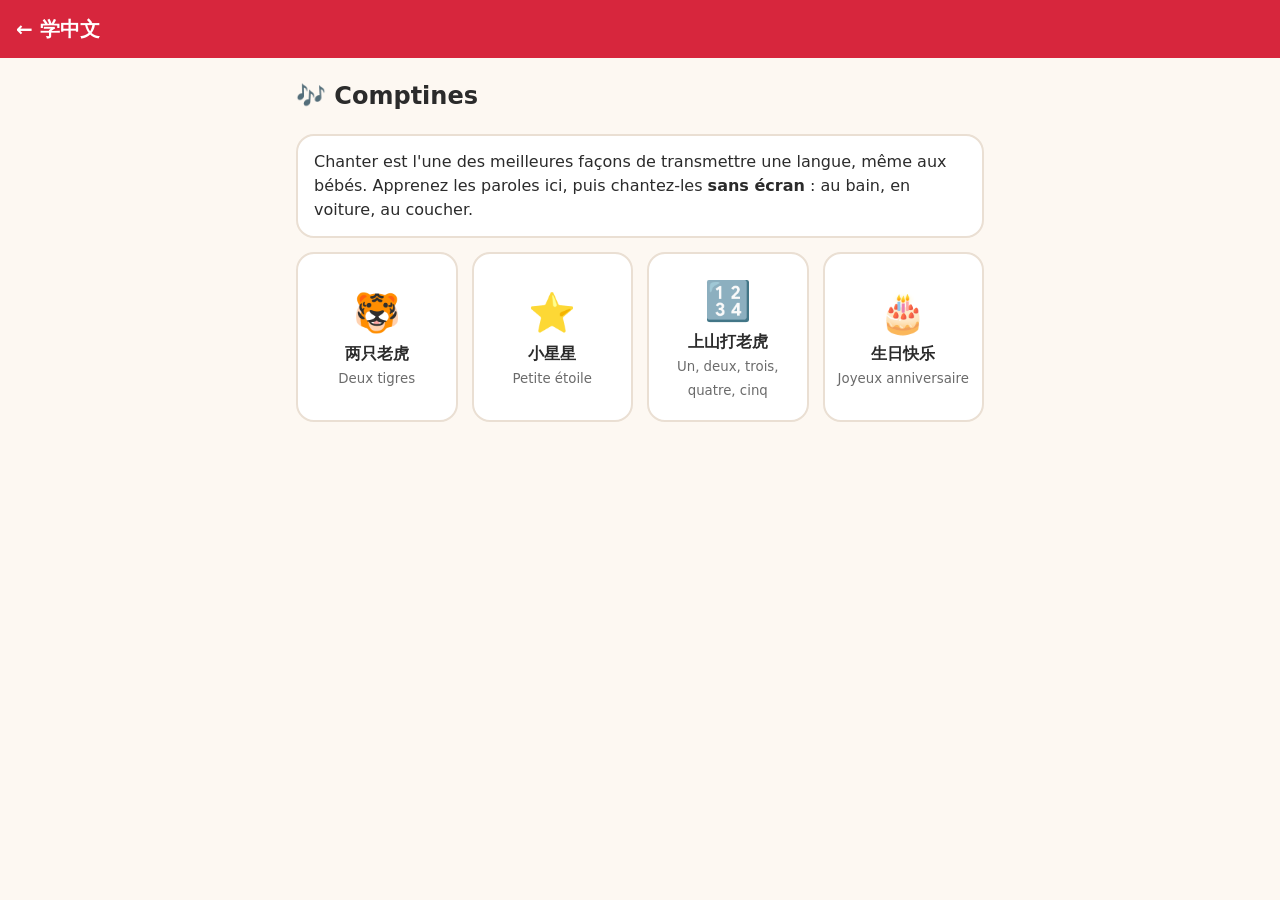
==== pages/comptines.html @ a14b5dde "Phrases du quotidien, comptines, imagier et profils par âge Réponses aux critiques des applis de lan" ====
<!doctype html>
<html lang="fr">
<head>
  <meta charset="utf-8">
  <meta name="viewport" content="width=device-width, initial-scale=1">
  <title>Comptines · Mandarin en famille</title>
  <meta name="theme-color" content="#d7263d">
  <link rel="manifest" href="../manifest.json">
  <link rel="icon" href="../assets/icons/icon.svg" type="image/svg+xml">
  <link rel="stylesheet" href="../css/style.css">
</head>
<body>
  <header>
    <h1><a href="../index.html">← 学中文</a></h1>
    <span class="profil-actif"></span>
  </header>

  <main>
    <section id="liste">
      <h2>🎶 Comptines</h2>
      <p class="carte intro">Chanter est l'une des meilleures façons de transmettre une langue, même aux bébés.
        Apprenez les paroles ici, puis chantez-les <strong>sans écran</strong> : au bain, en voiture, au coucher.</p>
      <div id="comptines" class="grille"></div>
    </section>

    <section id="detail" class="cache">
      <button class="bouton secondaire" id="retour">← Toutes les comptines</button>
      <h2 id="d-titre"></h2>
      <p class="carte conseil" id="d-air"></p>
      <button class="bouton" id="tout">▶️ Tout écouter</button>
      <ol id="lignes" class="lignes"></ol>
    </section>
  </main>

  <script type="module" src="../js/comptines.js"></script>
</body>
</html>
---- css/style.css ----
:root {
  --rouge: #d7263d;
  --or: #f4b400;
  --fond: #fdf8f2;
  --carte: #ffffff;
  --texte: #2b2b2b;
  --doux: #6b6b6b;
  --bord: #eadfd3;
  --ok: #2e9e5b;
  --rayon: 18px;
}

* { box-sizing: border-box; }

body {
  margin: 0;
  font-family: system-ui, -apple-system, "Segoe UI", Roboto, "PingFang SC", "Noto Sans SC", sans-serif;
  background: var(--fond);
  color: var(--texte);
  line-height: 1.5;
}

header {
  background: var(--rouge);
  color: #fff;
  padding: 14px 16px;
  display: flex;
  align-items: center;
  justify-content: space-between;
  gap: 12px;
}
header h1 { margin: 0; font-size: 1.25rem; }
header a { color: #fff; text-decoration: none; }
.profil-actif { font-size: 0.95rem; opacity: 0.95; }

main { max-width: 720px; margin: 0 auto; padding: 20px 16px 40px; }

h2 { margin-top: 0; }

.grille {
  display: grid;
  grid-template-columns: repeat(auto-fill, minmax(140px, 1fr));
  gap: 14px;
}

.tuile {
  background: var(--carte);
  border: 2px solid var(--bord);
  border-radius: var(--rayon);
  padding: 18px 12px;
  text-align: center;
  cursor: pointer;
  font: inherit;
  color: inherit;
  text-decoration: none;
  transition: transform 0.1s, border-color 0.1s;
}
.tuile:hover, .tuile:focus-visible { border-color: var(--or); transform: translateY(-2px); }
.tuile.active { border-color: var(--rouge); }
.tuile .grand { font-size: 2.4rem; display: block; }
.tuile small { color: var(--doux); }

.bouton {
  display: inline-block;
  background: var(--rouge);
  color: #fff;
  border: none;
  border-radius: 999px;
  padding: 12px 22px;
  font: inherit;
  font-weight: 600;
  cursor: pointer;
  text-decoration: none;
}
.bouton.secondaire { background: #fff; color: var(--rouge); border: 2px solid var(--rouge); }
.bouton.vert { background: var(--ok); }

form.ajout { display: flex; gap: 8px; flex-wrap: wrap; margin-top: 16px; }
form.ajout input {
  flex: 1 1 160px;
  padding: 10px 14px;
  border: 2px solid var(--bord);
  border-radius: 999px;
  font: inherit;
}

/* Flashcards */
.flashcard {
  background: var(--carte);
  border: 2px solid var(--bord);
  border-radius: 24px;
  min-height: 280px;
  display: flex;
  flex-direction: column;
  align-items: center;
  justify-content: center;
  padding: 24px;
  cursor: pointer;
  user-select: none;
  text-align: center;
  box-shadow: 0 6px 20px rgba(0, 0, 0, 0.05);
}
.flashcard .hanzi { font-size: 5rem; line-height: 1.1; }
.flashcard .pinyin { font-size: 1.8rem; color: var(--rouge); margin-top: 8px; }
.flashcard .fr { font-size: 1.3rem; }
.flashcard .emoji { font-size: 3rem; }
.flashcard .indice { color: var(--doux); font-size: 0.9rem; margin-top: 16px; }

.actions { display: flex; justify-content: center; gap: 12px; flex-wrap: wrap; margin-top: 18px; }

.progression { color: var(--doux); text-align: center; margin: 12px 0; }
.barre { height: 10px; background: var(--bord); border-radius: 999px; overflow: hidden; }
.barre > span { display: block; height: 100%; background: var(--ok); width: 0; transition: width 0.3s; }

/* Quiz et tons : boutons de réponse */
.choix {
  display: grid;
  grid-template-columns: repeat(2, 1fr);
  gap: 12px;
  margin-top: 18px;
}
.choix button {
  background: var(--carte);
  border: 2px solid var(--bord);
  border-radius: var(--rayon);
  padding: 16px 10px;
  font: inherit;
  font-size: 1.15rem;
  color: inherit;
  cursor: pointer;
  min-height: 72px;
}
.choix button:hover:not(:disabled) { border-color: var(--or); }
.choix button.hanzi-choix { font-size: 2.2rem; }
.choix button.bon { border-color: var(--ok); background: #e7f6ed; }
.choix button.faux { border-color: var(--rouge); background: #fbe7ea; }
.choix button:disabled { cursor: default; }
.choix .ton-signe { display: block; font-size: 2rem; line-height: 1; color: var(--rouge); }
.choix small { color: var(--doux); font-size: 0.85rem; }

.question { text-align: center; }
.question .grand-hanzi { font-size: 4.5rem; line-height: 1.1; }
.question .grand-emoji { font-size: 3.5rem; }
.question .consigne { color: var(--doux); }

.retour { text-align: center; min-height: 3.2em; margin-top: 14px; font-size: 1.1rem; }
.retour .ok { color: var(--ok); font-weight: 600; }
.retour .ko { color: var(--rouge); font-weight: 600; }

.score { text-align: right; color: var(--doux); }

.aide-tons {
  display: grid;
  grid-template-columns: repeat(4, 1fr);
  gap: 8px;
  text-align: center;
  background: var(--carte);
  border: 2px solid var(--bord);
  border-radius: var(--rayon);
  padding: 12px 8px;
  margin-bottom: 16px;
  font-size: 0.85rem;
}
.aide-tons strong { display: block; font-size: 1.4rem; color: var(--rouge); }

/* ---------- Couleurs des tons (comme Pleco) ---------- */
.ton1 { color: #e53935; }
.ton2 { color: #2e9e5b; }
.ton3 { color: #1e88e5; }
.ton4 { color: #8e24aa; }
.ton5 { color: #9e9e9e; }
ruby { ruby-position: over; }
rt { font-size: 0.32em; font-weight: 600; letter-spacing: 0.02em; }

/* ---------- Accueil ---------- */
.sous-titre { font-weight: 400; font-size: 0.9rem; opacity: 0.85; margin-left: 6px; }
.bouton-entete {
  background: rgba(255, 255, 255, 0.18);
  color: #fff;
  border: none;
  border-radius: 999px;
  padding: 8px 14px;
  font: inherit;
  cursor: pointer;
  white-space: nowrap;
}
.petit { color: var(--doux); font-size: 0.85rem; margin-top: 4px; }
h2 { margin-top: 28px; }
section > h2:first-child { margin-top: 0; }

.carte {
  background: var(--carte);
  border: 2px solid var(--bord);
  border-radius: var(--rayon);
  padding: 14px 16px;
  margin-bottom: 14px;
}
.formulaire { margin-top: 18px; display: grid; gap: 12px; }
.formulaire h3 { margin: 0; }
.formulaire .ajout { margin: 0; }
.case { display: flex; gap: 10px; align-items: flex-start; cursor: pointer; }
.case input { width: 20px; height: 20px; margin-top: 2px; accent-color: var(--rouge); }

.stats { display: grid; grid-template-columns: repeat(3, 1fr); gap: 10px; margin-bottom: 14px; }
.stat {
  background: var(--carte);
  border: 2px solid var(--bord);
  border-radius: var(--rayon);
  padding: 10px 6px;
  text-align: center;
  display: flex;
  flex-direction: column;
  align-items: center;
}
.stat span { font-size: 1.4rem; line-height: 1; }
.stat strong { font-size: 1.4rem; line-height: 1.3; }
.stat small { color: var(--doux); }

.objectif .objectif-texte { display: flex; justify-content: space-between; margin-bottom: 8px; }
.barre > span { background: linear-gradient(90deg, var(--or), #ff9800); }

.revision {
  display: flex;
  align-items: center;
  gap: 14px;
  text-decoration: none;
  color: inherit;
  border-color: #b39ddb;
  background: #f3effc;
}
.revision-icone { font-size: 2rem; }
.revision .fleche { margin-left: auto; font-size: 2rem; color: #7e57c2; }

/* Parcours */
.unite { margin-top: 22px; }
.unite-entete {
  background: var(--couleur);
  color: #fff;
  border-radius: var(--rayon);
  padding: 14px 18px;
  box-shadow: 0 4px 0 rgba(0, 0, 0, 0.15);
}
.unite-entete h3 { margin: 2px 0; font-size: 1.3rem; }
.unite-entete small { opacity: 0.9; }
.chemin { display: flex; flex-direction: column; align-items: center; gap: 14px; padding: 24px 0 8px; }
.noeud {
  position: relative;
  display: flex;
  flex-direction: column;
  align-items: center;
  transform: translateX(var(--decalage));
  text-decoration: none;
  color: inherit;
}
.noeud .rond {
  width: 72px;
  height: 72px;
  border-radius: 50%;
  display: grid;
  place-items: center;
  font-size: 1.9rem;
  font-weight: 700;
  color: #fff;
  background: var(--couleur);
  box-shadow: 0 6px 0 rgba(0, 0, 0, 0.2);
  transition: transform 0.1s;
}
.noeud:active .rond { transform: translateY(4px); box-shadow: 0 2px 0 rgba(0, 0, 0, 0.2); }
.noeud.fait .rond { background: var(--or); }
.noeud.verrou .rond { background: #e0dcd6; color: #9e9690; font-size: 1.5rem; box-shadow: 0 6px 0 #c9c3bb; }
.noeud.actuel .rond { outline: 6px solid color-mix(in srgb, var(--couleur) 30%, transparent); animation: pulse 1.6s infinite; }
.noeud.revision-unite .rond { border-radius: 22px; }
.noeud-titre { font-size: 0.8rem; color: var(--doux); margin-top: 8px; }
.infobulle {
  position: absolute;
  top: -34px;
  background: var(--carte);
  border: 2px solid var(--bord);
  color: var(--couleur);
  font-weight: 700;
  padding: 3px 12px;
  border-radius: 10px;
  white-space: nowrap;
  animation: flotte 1.6s ease-in-out infinite;
}
@keyframes pulse { 50% { transform: scale(1.06); } }
@keyframes flotte { 50% { transform: translateY(-4px); } }

.classement { list-style: none; padding: 0; margin: 0; }
.classement li {
  display: flex;
  align-items: center;
  gap: 12px;
  background: var(--carte);
  border: 2px solid var(--bord);
  border-radius: 14px;
  padding: 10px 14px;
  margin-bottom: 8px;
}
.classement li.moi { border-color: var(--or); background: #fff8e1; }
.classement .rang { width: 28px; text-align: center; font-size: 1.2rem; }
.classement .pts { margin-left: auto; font-weight: 700; }
.reglages { margin-top: 24px; }

/* ---------- Leçon ---------- */
.page-lecon { min-height: 100vh; }
.lecon-haut {
  display: flex;
  align-items: center;
  gap: 14px;
  max-width: 720px;
  margin: 0 auto;
  padding: 16px 16px 0;
}
.lecon-haut .barre { flex: 1; height: 16px; }
.lecon-haut .barre > span { background: linear-gradient(90deg, #58cc02, var(--ok)); }
.fermer { font-size: 1.6rem; color: var(--doux); text-decoration: none; line-height: 1; }
.combo { min-width: 44px; font-weight: 700; color: #ff9800; }

.lecon-zone { padding-bottom: 170px; }
.apparition { animation: apparait 0.25s ease-out; }
@keyframes apparait { from { opacity: 0; transform: translateX(20px); } }

.consigne { font-size: 1.35rem; font-weight: 700; margin: 10px 0 14px; }
.etiquette { color: #7e57c2; font-weight: 700; text-transform: uppercase; letter-spacing: 0.05em; font-size: 0.85rem; }

.question { text-align: center; margin-bottom: 8px; }
.q-hanzi { font-size: 4.2rem; line-height: 1.5; }
.q-emoji { font-size: 4rem; line-height: 1.2; }
.q-emoji.petit { font-size: 2.4rem; }
.q-fr { font-size: 1.4rem; font-weight: 600; }

.sons { display: flex; justify-content: center; gap: 12px; margin: 10px 0; }
.bouton-son {
  width: 64px;
  height: 64px;
  border-radius: 18px;
  border: none;
  background: #1cb0f6;
  color: #fff;
  font-size: 1.8rem;
  cursor: pointer;
  box-shadow: 0 4px 0 #1899d6;
}
.bouton-son.lent { width: 52px; height: 52px; font-size: 1.4rem; margin-top: 6px; background: #84d8ff; box-shadow: 0 4px 0 #5bc4f5; }
.bouton-son:active { transform: translateY(3px); box-shadow: none; }

.choix button { box-shadow: 0 4px 0 var(--bord); transition: transform 0.05s; }
.choix button:active:not(:disabled) { transform: translateY(3px); box-shadow: none; }
.choix button.choix-emoji { font-size: 3rem; min-height: 100px; }
.choix button.choix-pinyin { font-size: 1.5rem; }
.choix button.choisi { border-color: #1cb0f6; background: #ddf4ff; }
.choix button.faux { animation: secoue 0.35s; }
@keyframes secoue { 25% { transform: translateX(-6px); } 75% { transform: translateX(6px); } }

.decouverte {
  background: var(--carte);
  border: 2px solid var(--bord);
  border-radius: 24px;
  padding: 18px;
  text-align: center;
  box-shadow: 0 6px 20px rgba(0, 0, 0, 0.05);
}
.d-emoji { font-size: 4rem; line-height: 1.2; }
.d-hanzi { font-size: 5rem; line-height: 1.6; }
.d-fr { font-size: 1.5rem; font-weight: 600; }

.mascotte { display: flex; align-items: flex-start; gap: 10px; margin-top: 16px; }
.panda { font-size: 2.6rem; line-height: 1; }
.bulle {
  position: relative;
  margin: 0;
  background: var(--carte);
  border: 2px solid var(--bord);
  border-radius: 16px;
  padding: 10px 14px;
  flex: 1;
}

.paires { display: grid; grid-template-columns: 1fr 1fr; gap: 12px; }
.paires .colonne { display: grid; gap: 10px; }
.paires button {
  background: var(--carte);
  border: 2px solid var(--bord);
  border-radius: 14px;
  min-height: 64px;
  font: inherit;
  font-size: 1.1rem;
  color: inherit;
  cursor: pointer;
  box-shadow: 0 4px 0 var(--bord);
}
.paires button.choix-hanzi { font-size: 1.9rem; }
.paires button.choix-emoji { font-size: 2.2rem; }
.paires button.choisi { border-color: #1cb0f6; background: #ddf4ff; }
.paires button.bon { border-color: var(--ok); background: #e7f6ed; opacity: 0.55; box-shadow: none; }
.paires button.faux { border-color: var(--rouge); background: #fbe7ea; animation: secoue 0.35s; }

.bandeau {
  position: fixed;
  left: 0;
  right: 0;
  bottom: 0;
  background: var(--carte);
  border-top: 2px solid var(--bord);
  padding: 16px 16px calc(16px + env(safe-area-inset-bottom));
  animation: monte 0.2s ease-out;
}
@keyframes monte { from { transform: translateY(100%); } }
.bandeau.ok { background: #d7ffb8; border-color: #b8f28b; color: #2b7a0b; }
.bandeau.ko { background: #ffdfe0; border-color: #ffc1c1; color: #c62828; }
.bandeau-contenu { max-width: 720px; margin: 0 auto; display: flex; align-items: center; gap: 14px; flex-wrap: wrap; }
.bandeau-texte { flex: 1 1 220px; }
.bandeau-texte strong { font-size: 1.25rem; }
.bandeau #continuer { flex: 0 0 auto; min-width: 150px; box-shadow: 0 4px 0 rgba(0, 0, 0, 0.2); }
.bandeau.neutre #continuer { width: 100%; }
.bandeau.neutre .bandeau-texte:empty, .bandeau.neutre .bandeau-texte:has(strong:empty) { display: none; }
.bandeau.ok #continuer { background: #58a700; }
.b-mot { font-size: 1.3rem; color: var(--texte); }

.fin { text-align: center; padding-top: 10px; }
.fin-emoji { font-size: 4.5rem; animation: pulse 1.2s 2; }
.tuiles-fin { display: grid; grid-template-columns: repeat(3, 1fr); gap: 10px; margin: 18px 0; }
.tuile-fin { border: 2px solid; border-radius: 16px; overflow: hidden; }
.tuile-fin small { display: block; color: #fff; font-weight: 700; padding: 4px; }
.tuile-fin strong { display: block; padding: 10px 4px; font-size: 1.15rem; }
.tuile-fin.or { border-color: var(--or); } .tuile-fin.or small { background: var(--or); }
.tuile-fin.vert { border-color: var(--ok); } .tuile-fin.vert small { background: var(--ok); }
.tuile-fin.rouge { border-color: #ff9800; } .tuile-fin.rouge small { background: #ff9800; }
.objectif-atteint { font-weight: 700; color: #ff9800; font-size: 1.1rem; }
.mots-fin { display: flex; flex-wrap: wrap; justify-content: center; gap: 8px; }
.puce-mot {
  background: var(--carte);
  border: 2px solid var(--bord);
  border-radius: 12px;
  padding: 4px 10px;
  font: inherit;
  font-size: 1.3rem;
  cursor: pointer;
}
.puce-mot.a-revoir { border-color: #ffb74d; }

.confetti {
  position: fixed;
  top: -12px;
  width: 9px;
  height: 14px;
  border-radius: 2px;
  z-index: 10;
  pointer-events: none;
  animation: tombe linear forwards;
}
@keyframes tombe { to { transform: translateY(105vh) rotate(720deg); } }

.verrouille { opacity: 0.45; cursor: not-allowed; }

/* ---------- Profils et accueil (v4) ---------- */
.choix-mode { border: none; padding: 0; margin: 0; display: grid; gap: 8px; }
.choix-mode legend { font-weight: 600; margin-bottom: 6px; }
.choix-mode label { display: flex; gap: 10px; align-items: flex-start; border: 2px solid var(--bord); border-radius: 14px; padding: 10px 12px; cursor: pointer; }
.choix-mode label:has(input:checked) { border-color: var(--rouge); background: #fff5f5; }
.choix-mode input { accent-color: var(--rouge); margin-top: 4px; }
.choix-mode small { display: block; color: var(--doux); }

.bebe-intro { background: #fff8e1; border-color: #ffe082; }
.bebe-intro h2 { margin: 0 0 6px; font-size: 1.15rem; }
.bebe-intro p { margin: 0; }
.intro, .conseil { color: var(--texte); }
.conseil { background: #fff8e1; border-color: #ffe082; }
.defi { background: #e8f5e9; border-color: #a5d6a7; text-align: left; }

.phrase-jour { border-color: #ffcc80; background: linear-gradient(135deg, #fff3e0, #fff); }
.phrase-jour .etiquette { color: #e65100; margin: 0 0 6px; }
.pj-contenu { display: flex; align-items: center; gap: 12px; }
.pj-emoji { font-size: 2.6rem; }
.pj-hanzi { font-size: 1.9rem; line-height: 1.7; }

.tuile-vedette { border-color: #ffcc80; background: #fff8ee; }

.reglages { display: grid; gap: 12px; }
.reglages h3 { margin: 0; }
.reglages label { display: grid; gap: 4px; font-weight: 600; }
.reglages select { font: inherit; padding: 10px 12px; border: 2px solid var(--bord); border-radius: 12px; background: var(--carte); }

.album { display: flex; flex-wrap: wrap; gap: 8px; }
.autocollant {
  font-size: 2.4rem;
  width: 64px;
  height: 64px;
  display: grid;
  place-items: center;
  background: var(--carte);
  border: 2px dashed var(--or);
  border-radius: 50%;
}

.note-unite { margin-top: 10px; background: var(--carte); border: 2px solid var(--bord); border-radius: 14px; padding: 10px 14px; }
.note-unite summary { cursor: pointer; font-weight: 600; color: var(--couleur); }
.note-unite p { margin: 8px 0 0; }

/* ---------- Phrases du quotidien ---------- */
.carte-phrase .cp-haut { display: flex; gap: 12px; align-items: center; }
.cp-emoji { font-size: 2.2rem; }
.cp-hanzi { font-size: 1.7rem; line-height: 1.7; }
.cp-fr { color: var(--doux); }
.cp-actions { display: flex; flex-wrap: wrap; align-items: center; gap: 8px; margin-top: 10px; }
.bouton-son.petit { width: 46px; height: 46px; font-size: 1.3rem; border-radius: 14px; margin: 0; }
.bouton-dite, .bouton-micro, .bouton-comparer {
  font: inherit;
  font-weight: 600;
  border-radius: 999px;
  padding: 10px 14px;
  cursor: pointer;
  border: 2px solid var(--bord);
  background: var(--carte);
  color: inherit;
}
.bouton-dite { border-color: #ffb74d; color: #e65100; }
.bouton-dite.fait { border-color: var(--ok); color: var(--ok); background: #e7f6ed; cursor: default; }
.micro { display: flex; flex-wrap: wrap; align-items: center; justify-content: center; gap: 8px; }
.decouverte .micro { margin-top: 6px; }
.bouton-micro.enregistre { border-color: var(--rouge); color: var(--rouge); animation: pulse 1s infinite; }
.micro-aide { color: var(--doux); font-size: 0.85rem; width: 100%; text-align: center; }
.micro-aide:empty { display: none; }
#d-entrainer { margin-bottom: 14px; }

/* ---------- Leçon : phrases, ordre, notes ---------- */
.d-hanzi.phrase { font-size: 2.6rem; }
.choix button.choix-phrase { font-size: 1.5rem; line-height: 1.8; }
.note-lecon { font-size: 1.1rem; line-height: 1.6; }
.ligne-reponse {
  min-height: 64px;
  border-bottom: 2px solid var(--bord);
  display: flex;
  flex-wrap: wrap;
  gap: 8px;
  padding: 8px 0;
  margin: 10px 0 18px;
}
.ligne-reponse.bon { border-color: var(--ok); }
.ligne-reponse.faux { border-color: var(--rouge); }
.banque { display: flex; flex-wrap: wrap; justify-content: center; gap: 8px; min-height: 60px; }
.morceau {
  font: inherit;
  font-size: 1.6rem;
  padding: 6px 14px;
  border: 2px solid var(--bord);
  border-radius: 12px;
  background: var(--carte);
  box-shadow: 0 3px 0 var(--bord);
  cursor: pointer;
}
.autocollant-gagne { margin: 10px auto; display: flex; flex-direction: column; align-items: center; font-weight: 700; color: #e65100; }
.autocollant-gagne span { font-size: 4rem; animation: pulse 1s 3; }

/* ---------- Comptines ---------- */
.lignes { list-style: none; padding: 0; display: grid; gap: 8px; margin-top: 14px; }
.ligne-comptine {
  width: 100%;
  text-align: left;
  font: inherit;
  color: inherit;
  background: var(--carte);
  border: 2px solid var(--bord);
  border-radius: 14px;
  padding: 8px 14px;
  cursor: pointer;
  display: grid;
}
.ligne-comptine.en-cours { border-color: var(--or); background: #fff8e1; }
.lc-hanzi { font-size: 1.6rem; line-height: 1.8; }
.lc-fr { color: var(--doux); }

/* ---------- Imagier ---------- */
.imagier-haut { display: flex; justify-content: space-between; align-items: center; margin-bottom: 12px; }
.image-imagier {
  width: 100%;
  min-height: 52vh;
  background: var(--carte);
  border: 3px solid var(--bord);
  border-radius: 28px;
  display: flex;
  flex-direction: column;
  align-items: center;
  justify-content: center;
  gap: 4px;
  cursor: pointer;
  font: inherit;
  color: inherit;
  touch-action: pan-y;
}
.ii-emoji { font-size: min(38vw, 11rem); line-height: 1.1; }
.ii-hanzi { font-size: 3.4rem; }
.ii-fr { color: var(--doux); font-size: 1.1rem; }
.rebond { animation: rebond 0.4s; }
@keyframes rebond { 40% { transform: scale(1.05); } }
.imagier-nav { display: flex; justify-content: space-between; align-items: center; margin-top: 14px; }
.bouton-rond {
  width: 64px;
  height: 64px;
  border-radius: 50%;
  border: none;
  background: var(--rouge);
  color: #fff;
  font-size: 2.2rem;
  line-height: 1;
  cursor: pointer;
  box-shadow: 0 4px 0 #a61c2f;
}
.pause {
  position: fixed;
  inset: 0;
  background: rgba(0, 0, 0, 0.45);
  display: grid;
  place-items: center;
  padding: 16px;
  z-index: 20;
}
.pause-carte { background: var(--carte); border-radius: 24px; padding: 24px; max-width: 420px; text-align: center; }
.pause-emoji { font-size: 4rem; }
.lien { display: block; margin: 12px auto 0; background: none; border: none; color: var(--doux); text-decoration: underline; font: inherit; cursor: pointer; }

@media (prefers-reduced-motion: reduce) {
  *, *::before, *::after { animation: none !important; transition: none !important; }
}

.cache { display: none !important; }
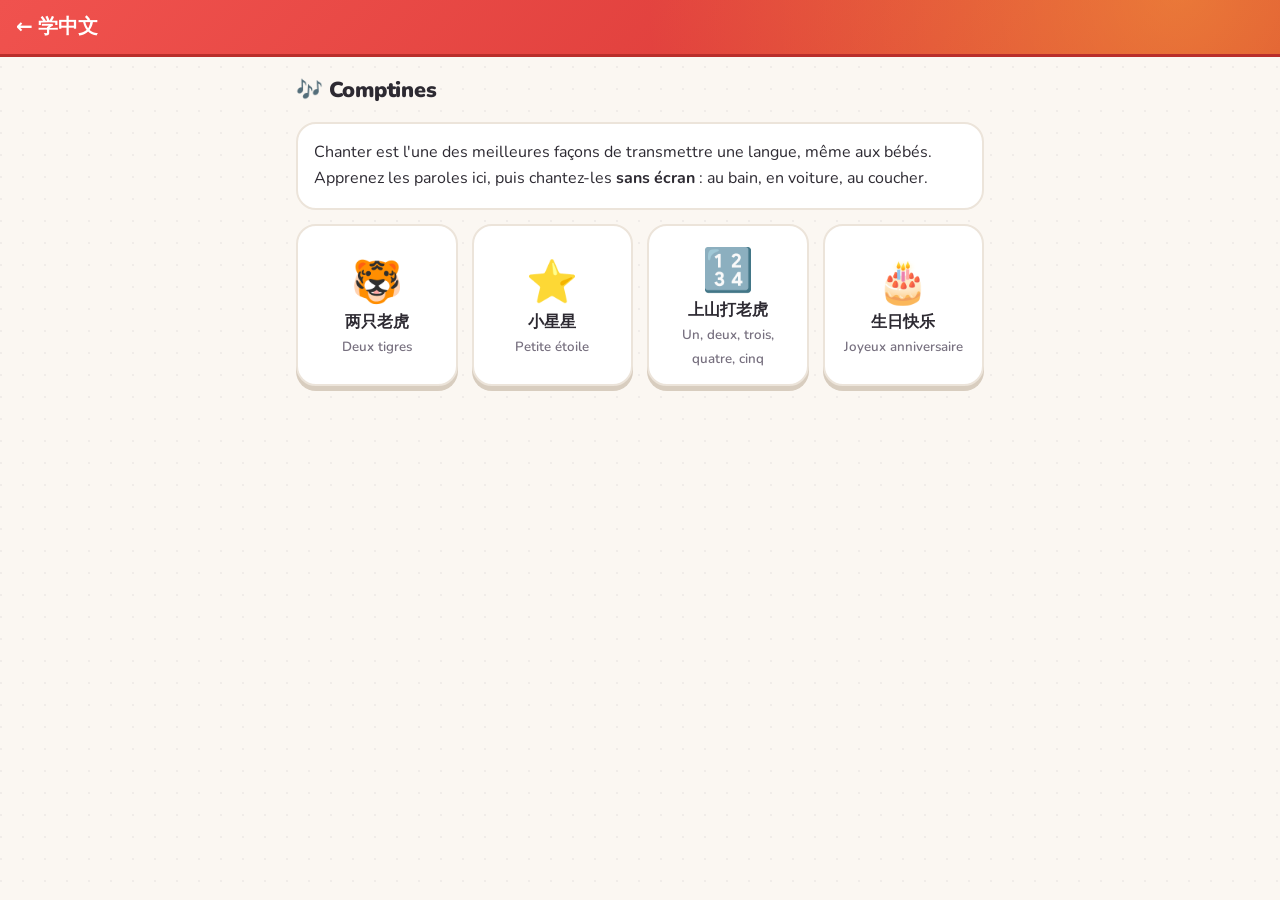
==== commit 0ea91eca: "Refonte du design et gamification - Système de design : police arrondie Nunito, boutons et cartes en" ====
--- a/pages/comptines.html
+++ b/pages/comptines.html
@@ -4,6 +4,9 @@
   <meta charset="utf-8">
   <meta name="viewport" content="width=device-width, initial-scale=1">
   <title>Comptines · Mandarin en famille</title>
+  <link rel="preconnect" href="https://fonts.googleapis.com">
+  <link rel="preconnect" href="https://fonts.gstatic.com" crossorigin>
+  <link rel="stylesheet" href="https://fonts.googleapis.com/css2?family=Nunito:wght@400;600;700;800;900&family=Noto+Sans+SC:wght@400;500&display=swap">
   <meta name="theme-color" content="#d7263d">
   <link rel="manifest" href="../manifest.json">
   <link rel="icon" href="../assets/icons/icon.svg" type="image/svg+xml">
--- a/css/style.css
+++ b/css/style.css
@@ -1,167 +1,621 @@
+/* =========================================================
+   Mandarin en famille : système de design
+   Inspirations : Duolingo (boutons en relief, mascotte, chemin),
+   Khan Academy Kids / Lingokids (douceur, grandes zones tactiles),
+   Headspace / Drops (sobriété pour les adultes).
+   ========================================================= */
+
 :root {
-  --rouge: #d7263d;
-  --or: #f4b400;
-  --fond: #fdf8f2;
+  --rouge: #e8423f;
+  --rouge-fonce: #b92e2b;
+  --rouge-clair: #fdecea;
+  --or: #ffc83d;
+  --or-fonce: #d9a21a;
+  --or-clair: #fff6dc;
+  --jade: #2bb673;
+  --jade-fonce: #1d8a55;
+  --jade-clair: #e3f7ec;
+  --ciel: #33b5f0;
+  --ciel-fonce: #1a8fc4;
+  --ciel-clair: #e2f4fd;
+  --violet: #8e6cef;
+  --violet-fonce: #6a4bc9;
+  --violet-clair: #f0ebfd;
+  --orange: #ff9a3c;
+  --orange-fonce: #d97a1f;
+
+  --fond: #fbf7f2;
   --carte: #ffffff;
-  --texte: #2b2b2b;
-  --doux: #6b6b6b;
-  --bord: #eadfd3;
-  --ok: #2e9e5b;
-  --rayon: 18px;
+  --texte: #2d2a32;
+  --doux: #77707f;
+  --bord: #ece4da;
+  --bord-fonce: #d8cdbf;
+
+  /* anciens noms gardés pour compatibilité */
+  --ok: var(--jade);
+
+  --rayon: 20px;
+  --rayon-petit: 14px;
+  --police: "Nunito", system-ui, -apple-system, "Segoe UI", Roboto, sans-serif;
+  --police-hanzi: "Noto Sans SC", "PingFang SC", "Hiragino Sans GB", "Microsoft YaHei", sans-serif;
+  --taille: 16px;
+}
+
+/* Thème enfant et bébé : ciel pastel, formes plus rondes, tout est plus grand. */
+:root[data-theme="enfant"], :root[data-theme="bebe"] {
+  --fond: #eaf6ff;
+  --bord: #d6e9f8;
+  --bord-fonce: #b9d6ee;
+  --rayon: 28px;
+  --rayon-petit: 20px;
+  --taille: 18px;
 }
 
 * { box-sizing: border-box; }
+html { font-size: var(--taille); }
 
 body {
   margin: 0;
-  font-family: system-ui, -apple-system, "Segoe UI", Roboto, "PingFang SC", "Noto Sans SC", sans-serif;
-  background: var(--fond);
+  font-family: var(--police);
+  background-color: var(--fond);
+  background-image: radial-gradient(circle at 1px 1px, rgba(45, 42, 50, 0.05) 1px, transparent 0);
+  background-size: 22px 22px;
   color: var(--texte);
   line-height: 1.5;
-}
-
+  -webkit-tap-highlight-color: transparent;
+}
+:root[data-theme="enfant"] body, :root[data-theme="bebe"] body {
+  background-image:
+    radial-gradient(ellipse 120px 40px at 15% 12%, #fff 60%, transparent 61%),
+    radial-gradient(ellipse 90px 30px at 85% 30%, #fff 60%, transparent 61%),
+    radial-gradient(ellipse 140px 45px at 70% 75%, rgba(255, 255, 255, 0.8) 60%, transparent 61%),
+    linear-gradient(180deg, #d9efff 0%, #eef8ff 45%, #fff7ec 100%);
+  background-size: auto;
+  background-attachment: fixed;
+}
+
+h1, h2, h3 { font-weight: 900; letter-spacing: -0.01em; }
+h2 { font-size: 1.35rem; margin: 30px 0 12px; }
+section > h2:first-child { margin-top: 0; }
+a { color: var(--ciel-fonce); }
+ruby, .hanzi, .q-hanzi, .d-hanzi, .choix-hanzi, .cp-hanzi, .pj-hanzi, .lc-hanzi, .ii-hanzi, .morceau { font-family: var(--police-hanzi); }
+
+/* ---------- En-tête ---------- */
 header {
+  position: sticky;
+  top: 0;
+  z-index: 5;
   background: var(--rouge);
+  background-image:
+    radial-gradient(circle at 92% -20%, rgba(255, 200, 61, 0.45), transparent 45%),
+    linear-gradient(135deg, #f0524e, #d63431);
   color: #fff;
-  padding: 14px 16px;
+  padding: 12px 16px;
   display: flex;
   align-items: center;
   justify-content: space-between;
   gap: 12px;
-}
-header h1 { margin: 0; font-size: 1.25rem; }
+  box-shadow: 0 3px 0 var(--rouge-fonce);
+}
+header h1 { margin: 0; font-size: 1.25rem; display: flex; align-items: center; gap: 6px; }
 header a { color: #fff; text-decoration: none; }
-.profil-actif { font-size: 0.95rem; opacity: 0.95; }
+.sous-titre { font-weight: 700; font-size: 0.85rem; opacity: 0.85; }
+.profil-actif { font-weight: 800; font-size: 0.95rem; }
+.bouton-entete {
+  background: rgba(255, 255, 255, 0.2);
+  color: #fff;
+  border: 2px solid rgba(255, 255, 255, 0.35);
+  border-radius: 999px;
+  padding: 6px 12px;
+  font: inherit;
+  font-weight: 800;
+  cursor: pointer;
+  white-space: nowrap;
+}
 
 main { max-width: 720px; margin: 0 auto; padding: 20px 16px 40px; }
 
-h2 { margin-top: 0; }
-
-.grille {
-  display: grid;
-  grid-template-columns: repeat(auto-fill, minmax(140px, 1fr));
-  gap: 14px;
-}
-
+/* Barre de stats en haut de l'accueil (série, XP, niveau) */
+.pastilles { display: flex; gap: 6px; align-items: center; }
+.pastille {
+  display: inline-flex;
+  align-items: center;
+  gap: 4px;
+  background: rgba(255, 255, 255, 0.18);
+  border-radius: 999px;
+  padding: 4px 10px;
+  font-weight: 900;
+  font-size: 0.95rem;
+}
+.pastille.eteinte { opacity: 0.6; filter: grayscale(0.6); }
+
+/* ---------- Boutons en relief ---------- */
+.bouton {
+  display: inline-flex;
+  align-items: center;
+  justify-content: center;
+  gap: 8px;
+  background: var(--jade);
+  color: #fff;
+  border: none;
+  border-radius: var(--rayon-petit);
+  padding: 13px 24px;
+  font: inherit;
+  font-weight: 900;
+  font-size: 1.02rem;
+  letter-spacing: 0.02em;
+  text-transform: uppercase;
+  cursor: pointer;
+  text-decoration: none;
+  box-shadow: 0 5px 0 var(--jade-fonce);
+  transition: transform 0.06s, box-shadow 0.06s, filter 0.15s;
+}
+.bouton:hover { filter: brightness(1.05); }
+.bouton:active:not(:disabled) { transform: translateY(4px); box-shadow: 0 1px 0 var(--jade-fonce); }
+.bouton:disabled { background: #e5e0da; color: #a59d94; box-shadow: 0 5px 0 #cfc7bd; cursor: default; }
+.bouton.secondaire {
+  background: var(--carte);
+  color: var(--ciel-fonce);
+  border: 2px solid var(--bord);
+  box-shadow: 0 4px 0 var(--bord-fonce);
+  text-transform: none;
+  letter-spacing: 0;
+}
+.bouton.secondaire:active { box-shadow: 0 1px 0 var(--bord-fonce); }
+.bouton.vert { background: var(--jade); }
+.lien { display: block; margin: 12px auto 0; background: none; border: none; color: var(--doux); text-decoration: underline; font: inherit; font-weight: 700; cursor: pointer; }
+
+/* ---------- Cartes et tuiles ---------- */
+.carte {
+  background: var(--carte);
+  border: 2px solid var(--bord);
+  border-radius: var(--rayon);
+  padding: 16px;
+  margin-bottom: 14px;
+}
+.grille { display: grid; grid-template-columns: repeat(auto-fill, minmax(140px, 1fr)); gap: 14px; }
 .tuile {
   background: var(--carte);
   border: 2px solid var(--bord);
   border-radius: var(--rayon);
-  padding: 18px 12px;
+  padding: 18px 12px 14px;
   text-align: center;
   cursor: pointer;
   font: inherit;
   color: inherit;
   text-decoration: none;
-  transition: transform 0.1s, border-color 0.1s;
-}
-.tuile:hover, .tuile:focus-visible { border-color: var(--or); transform: translateY(-2px); }
-.tuile.active { border-color: var(--rouge); }
-.tuile .grand { font-size: 2.4rem; display: block; }
-.tuile small { color: var(--doux); }
-
-.bouton {
-  display: inline-block;
-  background: var(--rouge);
+  box-shadow: 0 5px 0 var(--bord-fonce);
+  transition: transform 0.08s, box-shadow 0.08s;
+}
+.tuile:hover { border-color: var(--ciel); }
+.tuile:active { transform: translateY(4px); box-shadow: 0 1px 0 var(--bord-fonce); }
+.tuile.active { border-color: var(--ciel); box-shadow: 0 5px 0 var(--ciel-fonce); background: var(--ciel-clair); }
+.tuile .grand { font-size: 2.6rem; display: block; line-height: 1.3; }
+.tuile strong { font-weight: 900; }
+.tuile small { color: var(--doux); font-weight: 600; }
+.tuile-vedette { border-color: #ffd28a; background: linear-gradient(160deg, #fff4e0, #fff); box-shadow: 0 5px 0 #f3c27a; }
+.verrouille { opacity: 0.5; cursor: not-allowed; filter: grayscale(0.7); }
+
+.petit { color: var(--doux); font-size: 0.85rem; margin: 4px 0 0; }
+.intro { line-height: 1.6; }
+.conseil { background: var(--or-clair); border-color: #ffe39a; }
+.defi { background: var(--jade-clair); border-color: #a9e5c6; text-align: left; }
+
+/* ---------- Formulaires ---------- */
+form.ajout, .ajout { display: flex; gap: 8px; flex-wrap: wrap; }
+.ajout input {
+  flex: 1 1 150px;
+  padding: 12px 16px;
+  border: 2px solid var(--bord);
+  border-radius: var(--rayon-petit);
+  font: inherit;
+  font-weight: 700;
+  background: #faf8f5;
+}
+.ajout input:focus { outline: none; border-color: var(--ciel); background: #fff; }
+.formulaire { margin-top: 18px; display: grid; gap: 14px; }
+.formulaire h3 { margin: 0; }
+.case { display: flex; gap: 10px; align-items: center; cursor: pointer; font-weight: 700; }
+.case input { width: 20px; height: 20px; accent-color: var(--jade); }
+.choix-mode { border: none; padding: 0; margin: 0; display: grid; gap: 8px; }
+.choix-mode legend { font-weight: 900; margin-bottom: 6px; }
+.choix-mode label {
+  display: flex;
+  gap: 10px;
+  align-items: flex-start;
+  border: 2px solid var(--bord);
+  border-radius: var(--rayon-petit);
+  padding: 10px 12px;
+  cursor: pointer;
+  box-shadow: 0 3px 0 var(--bord);
+}
+.choix-mode label:has(input:checked) { border-color: var(--ciel); background: var(--ciel-clair); box-shadow: 0 3px 0 var(--ciel); }
+.choix-mode input { accent-color: var(--ciel-fonce); margin-top: 5px; }
+.choix-mode small { display: block; color: var(--doux); font-weight: 600; }
+
+.reglages { display: grid; gap: 14px; }
+.reglages h3 { margin: 0; }
+.reglages label { display: grid; gap: 6px; font-weight: 800; }
+.reglages select {
+  font: inherit;
+  font-weight: 700;
+  padding: 11px 12px;
+  border: 2px solid var(--bord);
+  border-radius: var(--rayon-petit);
+  background: var(--carte);
+}
+
+/* ---------- Barres de progression ---------- */
+.barre { height: 14px; background: #ece6df; border-radius: 999px; overflow: hidden; }
+.barre > span {
+  position: relative;
+  display: block;
+  height: 100%;
+  width: 0;
+  border-radius: 999px;
+  background: linear-gradient(90deg, var(--or), var(--orange));
+  transition: width 0.5s cubic-bezier(.2, .8, .3, 1.2);
+}
+.barre > span::after {
+  content: "";
+  position: absolute;
+  left: 8px;
+  right: 8px;
+  top: 3px;
+  height: 3px;
+  border-radius: 99px;
+  background: rgba(255, 255, 255, 0.45);
+}
+
+/* ---------- Mascotte ---------- */
+.mascotte-svg { width: 100%; height: 100%; overflow: visible; }
+.mascotte-svg .oeil { transform-box: fill-box; transform-origin: center; animation: cligne 4.5s infinite; }
+.mascotte-svg.respire { animation: respire 3s ease-in-out infinite; }
+.mascotte-svg.saute { animation: saute 0.55s ease-out 3; }
+.mascotte-svg.penche { animation: penche 0.6s ease-in-out 2; }
+@keyframes cligne { 0%, 92%, 100% { transform: scaleY(1); } 95% { transform: scaleY(0.1); } }
+@keyframes respire { 50% { transform: translateY(-3px) scale(1.01); } }
+@keyframes saute { 40% { transform: translateY(-14px) rotate(-4deg); } 70% { transform: translateY(0) scale(1.04, 0.96); } }
+@keyframes penche { 50% { transform: rotate(-8deg); } }
+
+.salut { display: flex; align-items: center; gap: 12px; margin-bottom: 14px; }
+.salut .avatar-mascotte { width: 84px; height: 88px; flex: 0 0 auto; }
+.bulle {
+  position: relative;
+  margin: 0;
+  background: var(--carte);
+  border: 2px solid var(--bord);
+  border-radius: 18px;
+  padding: 10px 14px;
+  font-weight: 700;
+  flex: 1;
+}
+.bulle::before {
+  content: "";
+  position: absolute;
+  left: -9px;
+  top: 22px;
+  width: 14px;
+  height: 14px;
+  background: var(--carte);
+  border-left: 2px solid var(--bord);
+  border-bottom: 2px solid var(--bord);
+  transform: rotate(45deg);
+}
+.mascotte { display: flex; align-items: flex-start; gap: 10px; margin-top: 16px; }
+.mascotte .avatar-mascotte { width: 64px; height: 66px; flex: 0 0 auto; }
+
+/* ---------- Accueil : objectif, quêtes, révision ---------- */
+.objectif-jour { display: flex; gap: 16px; align-items: center; }
+.anneau { position: relative; width: 92px; height: 92px; flex: 0 0 auto; }
+.anneau svg { width: 100%; height: 100%; transform: rotate(-90deg); }
+.anneau circle { fill: none; stroke-width: 10; stroke-linecap: round; }
+.anneau .fond-anneau { stroke: #ece6df; }
+.anneau .plein { stroke: var(--orange); transition: stroke-dashoffset 0.8s cubic-bezier(.2, .8, .3, 1); }
+.anneau.complet .plein { stroke: var(--jade); }
+.anneau-centre { position: absolute; inset: 0; display: grid; place-items: center; text-align: center; font-weight: 900; line-height: 1.1; }
+.anneau-centre small { display: block; font-size: 0.7rem; color: var(--doux); font-weight: 700; }
+.objectif-texte { display: flex; justify-content: space-between; gap: 8px; margin-bottom: 8px; font-weight: 800; }
+
+.quetes { display: grid; gap: 10px; }
+.quete { display: grid; grid-template-columns: 40px 1fr auto; gap: 10px; align-items: center; }
+.quete-emoji { font-size: 1.6rem; text-align: center; }
+.quete-texte { font-weight: 800; font-size: 0.95rem; }
+.quete .barre { height: 10px; margin-top: 4px; }
+.quete.faite .barre > span { background: linear-gradient(90deg, var(--jade), #5fd69b); }
+.quete-compte { font-weight: 900; color: var(--doux); font-size: 0.85rem; }
+.quete.faite .quete-compte { color: var(--jade); }
+.coffre {
+  margin-top: 6px;
+  display: flex;
+  align-items: center;
+  gap: 12px;
+  border: 2px dashed var(--or);
+  border-radius: var(--rayon-petit);
+  padding: 10px 14px;
+  background: var(--or-clair);
+  font-weight: 800;
+}
+.coffre .coffre-emoji { font-size: 2.2rem; }
+.coffre.pret .coffre-emoji { animation: secoue-coffre 1.2s infinite; }
+.coffre .bouton { margin-left: auto; padding: 10px 16px; background: var(--or); box-shadow: 0 5px 0 var(--or-fonce); color: #5b4300; }
+@keyframes secoue-coffre { 0%, 70%, 100% { transform: rotate(0); } 75% { transform: rotate(-12deg); } 85% { transform: rotate(12deg); } 95% { transform: rotate(-6deg); } }
+
+.revision {
+  display: flex;
+  align-items: center;
+  gap: 14px;
+  text-decoration: none;
+  color: inherit;
+  border-color: #cdbdf7;
+  background: linear-gradient(135deg, var(--violet-clair), #fff);
+  box-shadow: 0 5px 0 #cdbdf7;
+}
+.revision-icone { font-size: 2.2rem; }
+.revision .fleche { margin-left: auto; font-size: 2rem; font-weight: 900; color: var(--violet); }
+
+.bebe-intro { background: linear-gradient(160deg, var(--or-clair), #fff); border-color: #ffe39a; }
+.bebe-intro h2 { margin: 0 0 6px; font-size: 1.15rem; }
+.bebe-intro p { margin: 0; }
+
+/* ---------- Phrase du jour et phrases du quotidien ---------- */
+.phrase-jour { border-color: #ffd28a; background: linear-gradient(135deg, #fff1db, #fff 70%); box-shadow: 0 5px 0 #f3c27a; }
+.phrase-jour .etiquette { color: var(--orange-fonce); margin: 0 0 6px; }
+.pj-contenu { display: flex; align-items: center; gap: 12px; }
+.pj-emoji { font-size: 2.8rem; }
+.pj-hanzi { font-size: 1.9rem; line-height: 1.7; }
+
+.carte-phrase { box-shadow: 0 4px 0 var(--bord); }
+.carte-phrase .cp-haut { display: flex; gap: 12px; align-items: center; }
+.cp-emoji { font-size: 2.3rem; }
+.cp-hanzi { font-size: 1.7rem; line-height: 1.7; }
+.cp-fr { color: var(--doux); font-weight: 700; }
+.cp-actions { display: flex; flex-wrap: wrap; align-items: center; gap: 8px; margin-top: 10px; }
+.bouton-dite, .bouton-micro, .bouton-comparer {
+  font: inherit;
+  font-weight: 800;
+  border-radius: 999px;
+  padding: 9px 14px;
+  cursor: pointer;
+  border: 2px solid var(--bord);
+  background: var(--carte);
+  color: inherit;
+  box-shadow: 0 3px 0 var(--bord);
+}
+.bouton-dite { border-color: #ffc48a; color: var(--orange-fonce); box-shadow: 0 3px 0 #ffc48a; }
+.bouton-dite.fait { border-color: var(--jade); color: var(--jade-fonce); background: var(--jade-clair); box-shadow: none; cursor: default; }
+.micro { display: flex; flex-wrap: wrap; align-items: center; justify-content: center; gap: 8px; }
+.decouverte .micro { margin-top: 6px; }
+.bouton-micro.enregistre { border-color: var(--rouge); color: var(--rouge); animation: pulse 1s infinite; }
+.micro-aide { color: var(--doux); font-size: 0.85rem; width: 100%; text-align: center; font-weight: 700; }
+.micro-aide:empty { display: none; }
+#d-entrainer { margin-bottom: 14px; }
+
+/* ---------- Parcours ---------- */
+.unite { margin-top: 26px; }
+.unite-entete {
+  position: relative;
+  overflow: hidden;
+  background: var(--couleur);
   color: #fff;
-  border: none;
-  border-radius: 999px;
-  padding: 12px 22px;
-  font: inherit;
-  font-weight: 600;
-  cursor: pointer;
+  border-radius: var(--rayon);
+  padding: 16px 18px;
+  box-shadow: 0 5px 0 rgba(0, 0, 0, 0.18);
+}
+.unite-entete::after {
+  /* motif de nuages porte-bonheur, en filigrane */
+  content: "";
+  position: absolute;
+  right: -20px;
+  top: -10px;
+  width: 140px;
+  height: 140px;
+  background:
+    radial-gradient(circle at 30% 50%, rgba(255, 255, 255, 0.16) 22px, transparent 23px),
+    radial-gradient(circle at 55% 35%, rgba(255, 255, 255, 0.16) 28px, transparent 29px),
+    radial-gradient(circle at 75% 55%, rgba(255, 255, 255, 0.16) 20px, transparent 21px);
+}
+.unite-entete h3 { margin: 2px 0; font-size: 1.35rem; }
+.unite-entete small { opacity: 0.92; font-weight: 700; }
+.note-unite {
+  margin-top: 10px;
+  background: var(--carte);
+  border: 2px solid var(--bord);
+  border-radius: var(--rayon-petit);
+  padding: 10px 14px;
+}
+.note-unite summary { cursor: pointer; font-weight: 900; color: var(--couleur); }
+.note-unite p { margin: 8px 0 0; }
+
+.chemin { position: relative; display: flex; flex-direction: column; align-items: center; gap: 16px; padding: 30px 0 10px; }
+.noeud {
+  position: relative;
+  display: flex;
+  flex-direction: column;
+  align-items: center;
+  transform: translateX(var(--decalage));
   text-decoration: none;
-}
-.bouton.secondaire { background: #fff; color: var(--rouge); border: 2px solid var(--rouge); }
-.bouton.vert { background: var(--ok); }
-
-form.ajout { display: flex; gap: 8px; flex-wrap: wrap; margin-top: 16px; }
-form.ajout input {
-  flex: 1 1 160px;
+  color: inherit;
+}
+.noeud .rond {
+  position: relative;
+  width: 76px;
+  height: 70px;
+  border-radius: 50%;
+  display: grid;
+  place-items: center;
+  font-size: 1.9rem;
+  font-weight: 900;
+  color: #fff;
+  background: var(--couleur);
+  box-shadow: 0 8px 0 color-mix(in srgb, var(--couleur) 70%, #000);
+  transition: transform 0.08s, box-shadow 0.08s;
+}
+.noeud .rond::after {
+  content: "";
+  position: absolute;
+  top: 9px;
+  left: 18px;
+  width: 22px;
+  height: 9px;
+  border-radius: 50%;
+  background: rgba(255, 255, 255, 0.35);
+  transform: rotate(-20deg);
+}
+.noeud:active .rond { transform: translateY(6px); box-shadow: 0 2px 0 color-mix(in srgb, var(--couleur) 70%, #000); }
+.noeud.fait .rond { background: var(--or); color: #8a5a00; box-shadow: 0 8px 0 var(--or-fonce); }
+.noeud.verrou .rond { background: #e3ded7; color: #a39b91; font-size: 1.5rem; box-shadow: 0 8px 0 #c9c2b8; }
+.noeud.verrou .rond::after { display: none; }
+.noeud.actuel .rond { outline: 7px solid color-mix(in srgb, var(--couleur) 25%, transparent); outline-offset: 3px; animation: pulse 1.6s infinite; }
+.noeud.revision-unite .rond { border-radius: 24px; width: 82px; }
+.noeud-titre { font-size: 0.8rem; color: var(--doux); margin-top: 12px; font-weight: 800; }
+.infobulle {
+  position: absolute;
+  top: -40px;
+  background: var(--carte);
+  border: 2px solid var(--bord);
+  color: var(--couleur);
+  font-weight: 900;
+  text-transform: uppercase;
+  font-size: 0.85rem;
+  letter-spacing: 0.04em;
+  padding: 5px 14px;
+  border-radius: 12px;
+  white-space: nowrap;
+  box-shadow: 0 3px 0 var(--bord);
+  animation: flotte 1.6s ease-in-out infinite;
+}
+.mascotte-chemin { position: absolute; width: 62px; height: 64px; top: 4px; pointer-events: none; }
+.deco { position: absolute; font-size: 2.6rem; opacity: 0.85; pointer-events: none; filter: drop-shadow(0 4px 0 rgba(0, 0, 0, 0.08)); }
+@keyframes pulse { 50% { transform: scale(1.06); } }
+@keyframes flotte { 50% { transform: translateY(-5px); } }
+
+/* ---------- Succès : niveau, badges, album ---------- */
+.niveau-carte { display: flex; gap: 14px; align-items: center; background: linear-gradient(135deg, #fff1db, #fff 60%); border-color: #ffd28a; }
+.niveau-medaille {
+  width: 84px;
+  height: 84px;
+  flex: 0 0 auto;
+  border-radius: 50%;
+  display: grid;
+  place-items: center;
+  font-size: 2.8rem;
+  background: radial-gradient(circle at 35% 30%, #fff3c4, var(--or));
+  box-shadow: 0 5px 0 var(--or-fonce), inset 0 -4px 0 rgba(0, 0, 0, 0.08);
+}
+.niveau-infos { flex: 1; }
+.niveau-infos h3 { margin: 0; }
+.niveau-infos .hanzi-niveau { font-family: var(--police-hanzi); color: var(--rouge); font-weight: 900; }
+.zodiaque { display: flex; flex-wrap: wrap; gap: 6px; margin-top: 10px; }
+.zodiaque span { font-size: 1.4rem; filter: grayscale(1); opacity: 0.35; }
+.zodiaque span.atteint { filter: none; opacity: 1; }
+
+.badges { display: grid; grid-template-columns: repeat(auto-fill, minmax(96px, 1fr)); gap: 12px; }
+.badge { text-align: center; }
+.badge-medaille {
+  width: 70px;
+  height: 70px;
+  margin: 0 auto 6px;
+  border-radius: 22px;
+  display: grid;
+  place-items: center;
+  font-size: 2.1rem;
+  background: #e9e4dd;
+  box-shadow: 0 5px 0 #d2cac0;
+  filter: grayscale(1);
+  opacity: 0.55;
+  transform: rotate(-4deg);
+}
+.badge.obtenu .badge-medaille { background: linear-gradient(160deg, #fff5d1, var(--or)); box-shadow: 0 5px 0 var(--or-fonce); filter: none; opacity: 1; }
+.badge strong { display: block; font-size: 0.85rem; line-height: 1.2; }
+.badge small { display: block; font-size: 0.72rem; color: var(--doux); line-height: 1.25; margin-top: 2px; }
+
+.album { display: flex; flex-wrap: wrap; gap: 10px; padding: 14px; background: var(--carte); border-radius: var(--rayon); border: 2px solid var(--bord); }
+.autocollant {
+  font-size: 2.4rem;
+  width: 66px;
+  height: 66px;
+  display: grid;
+  place-items: center;
+  background: #fff;
+  border: 3px solid #fff;
+  border-radius: 50%;
+  box-shadow: 0 3px 8px rgba(0, 0, 0, 0.15);
+}
+.autocollant:nth-child(odd) { transform: rotate(-8deg); }
+.autocollant:nth-child(even) { transform: rotate(6deg); }
+.autocollant.vide { background: transparent; border: 3px dashed var(--bord-fonce); box-shadow: none; font-size: 1.4rem; opacity: 0.5; }
+
+.classement { list-style: none; padding: 0; margin: 0; }
+.classement li {
+  display: flex;
+  align-items: center;
+  gap: 12px;
+  background: var(--carte);
+  border: 2px solid var(--bord);
+  border-radius: var(--rayon-petit);
   padding: 10px 14px;
-  border: 2px solid var(--bord);
-  border-radius: 999px;
-  font: inherit;
-}
-
-/* Flashcards */
-.flashcard {
-  background: var(--carte);
-  border: 2px solid var(--bord);
-  border-radius: 24px;
-  min-height: 280px;
+  margin-bottom: 8px;
+  font-weight: 800;
+}
+.classement li.moi { border-color: var(--ciel); background: var(--ciel-clair); }
+.classement .rang { width: 30px; text-align: center; font-size: 1.4rem; }
+.classement .pts { margin-left: auto; font-weight: 900; color: var(--jade-fonce); }
+
+/* ---------- Onglets du bas (accueil) ---------- */
+.avec-onglets main { padding-bottom: 110px; }
+.onglets {
+  position: fixed;
+  left: 0;
+  right: 0;
+  bottom: 0;
+  z-index: 6;
+  display: flex;
+  justify-content: space-around;
+  background: var(--carte);
+  border-top: 2px solid var(--bord);
+  padding: 6px 4px calc(6px + env(safe-area-inset-bottom));
+}
+.onglet {
+  flex: 1;
+  max-width: 120px;
+  background: none;
+  border: 2px solid transparent;
+  border-radius: var(--rayon-petit);
+  padding: 4px 2px;
+  font: inherit;
+  font-weight: 800;
+  font-size: 0.75rem;
+  color: var(--doux);
+  cursor: pointer;
   display: flex;
   flex-direction: column;
   align-items: center;
-  justify-content: center;
-  padding: 24px;
-  cursor: pointer;
-  user-select: none;
-  text-align: center;
-  box-shadow: 0 6px 20px rgba(0, 0, 0, 0.05);
-}
-.flashcard .hanzi { font-size: 5rem; line-height: 1.1; }
-.flashcard .pinyin { font-size: 1.8rem; color: var(--rouge); margin-top: 8px; }
-.flashcard .fr { font-size: 1.3rem; }
-.flashcard .emoji { font-size: 3rem; }
-.flashcard .indice { color: var(--doux); font-size: 0.9rem; margin-top: 16px; }
-
-.actions { display: flex; justify-content: center; gap: 12px; flex-wrap: wrap; margin-top: 18px; }
-
-.progression { color: var(--doux); text-align: center; margin: 12px 0; }
-.barre { height: 10px; background: var(--bord); border-radius: 999px; overflow: hidden; }
-.barre > span { display: block; height: 100%; background: var(--ok); width: 0; transition: width 0.3s; }
-
-/* Quiz et tons : boutons de réponse */
-.choix {
-  display: grid;
-  grid-template-columns: repeat(2, 1fr);
+}
+.onglet span { font-size: 1.6rem; line-height: 1.2; filter: grayscale(0.7); opacity: 0.75; }
+.onglet.actif { color: var(--ciel-fonce); border-color: #bfe6fa; background: var(--ciel-clair); }
+.onglet.actif span { filter: none; opacity: 1; }
+
+/* ---------- Notifications ---------- */
+#toasts { position: fixed; top: 12px; left: 0; right: 0; z-index: 30; display: grid; justify-items: center; gap: 8px; pointer-events: none; padding: 0 16px; }
+.toast {
+  display: flex;
+  align-items: center;
   gap: 12px;
-  margin-top: 18px;
-}
-.choix button {
-  background: var(--carte);
-  border: 2px solid var(--bord);
-  border-radius: var(--rayon);
-  padding: 16px 10px;
-  font: inherit;
-  font-size: 1.15rem;
-  color: inherit;
-  cursor: pointer;
-  min-height: 72px;
-}
-.choix button:hover:not(:disabled) { border-color: var(--or); }
-.choix button.hanzi-choix { font-size: 2.2rem; }
-.choix button.bon { border-color: var(--ok); background: #e7f6ed; }
-.choix button.faux { border-color: var(--rouge); background: #fbe7ea; }
-.choix button:disabled { cursor: default; }
-.choix .ton-signe { display: block; font-size: 2rem; line-height: 1; color: var(--rouge); }
-.choix small { color: var(--doux); font-size: 0.85rem; }
-
-.question { text-align: center; }
-.question .grand-hanzi { font-size: 4.5rem; line-height: 1.1; }
-.question .grand-emoji { font-size: 3.5rem; }
-.question .consigne { color: var(--doux); }
-
-.retour { text-align: center; min-height: 3.2em; margin-top: 14px; font-size: 1.1rem; }
-.retour .ok { color: var(--ok); font-weight: 600; }
-.retour .ko { color: var(--rouge); font-weight: 600; }
-
-.score { text-align: right; color: var(--doux); }
-
-.aide-tons {
-  display: grid;
-  grid-template-columns: repeat(4, 1fr);
-  gap: 8px;
-  text-align: center;
-  background: var(--carte);
-  border: 2px solid var(--bord);
-  border-radius: var(--rayon);
-  padding: 12px 8px;
-  margin-bottom: 16px;
-  font-size: 0.85rem;
-}
-.aide-tons strong { display: block; font-size: 1.4rem; color: var(--rouge); }
+  background: var(--carte);
+  border: 2px solid var(--or);
+  border-radius: 18px;
+  padding: 10px 18px 10px 12px;
+  box-shadow: 0 6px 0 var(--or-fonce), 0 10px 30px rgba(0, 0, 0, 0.15);
+  animation: toast-entre 0.45s cubic-bezier(.2, 1.4, .4, 1);
+  max-width: 420px;
+}
+.toast.sortie { animation: toast-sort 0.4s forwards; }
+.toast-emoji { font-size: 2rem; }
+.toast strong { display: block; font-weight: 900; }
+.toast small { color: var(--doux); font-weight: 700; }
+@keyframes toast-entre { from { transform: translateY(-120%) scale(0.8); opacity: 0; } }
+@keyframes toast-sort { to { transform: translateY(-120%); opacity: 0; } }
 
 /* ---------- Couleurs des tons (comme Pleco) ---------- */
 .ton1 { color: #e53935; }
@@ -170,264 +624,188 @@
 .ton4 { color: #8e24aa; }
 .ton5 { color: #9e9e9e; }
 ruby { ruby-position: over; }
-rt { font-size: 0.32em; font-weight: 600; letter-spacing: 0.02em; }
-
-/* ---------- Accueil ---------- */
-.sous-titre { font-weight: 400; font-size: 0.9rem; opacity: 0.85; margin-left: 6px; }
-.bouton-entete {
-  background: rgba(255, 255, 255, 0.18);
-  color: #fff;
-  border: none;
-  border-radius: 999px;
-  padding: 8px 14px;
-  font: inherit;
-  cursor: pointer;
-  white-space: nowrap;
-}
-.petit { color: var(--doux); font-size: 0.85rem; margin-top: 4px; }
-h2 { margin-top: 28px; }
-section > h2:first-child { margin-top: 0; }
-
-.carte {
-  background: var(--carte);
-  border: 2px solid var(--bord);
-  border-radius: var(--rayon);
-  padding: 14px 16px;
-  margin-bottom: 14px;
-}
-.formulaire { margin-top: 18px; display: grid; gap: 12px; }
-.formulaire h3 { margin: 0; }
-.formulaire .ajout { margin: 0; }
-.case { display: flex; gap: 10px; align-items: flex-start; cursor: pointer; }
-.case input { width: 20px; height: 20px; margin-top: 2px; accent-color: var(--rouge); }
-
-.stats { display: grid; grid-template-columns: repeat(3, 1fr); gap: 10px; margin-bottom: 14px; }
-.stat {
-  background: var(--carte);
-  border: 2px solid var(--bord);
-  border-radius: var(--rayon);
-  padding: 10px 6px;
-  text-align: center;
-  display: flex;
-  flex-direction: column;
-  align-items: center;
-}
-.stat span { font-size: 1.4rem; line-height: 1; }
-.stat strong { font-size: 1.4rem; line-height: 1.3; }
-.stat small { color: var(--doux); }
-
-.objectif .objectif-texte { display: flex; justify-content: space-between; margin-bottom: 8px; }
-.barre > span { background: linear-gradient(90deg, var(--or), #ff9800); }
-
-.revision {
-  display: flex;
-  align-items: center;
-  gap: 14px;
-  text-decoration: none;
-  color: inherit;
-  border-color: #b39ddb;
-  background: #f3effc;
-}
-.revision-icone { font-size: 2rem; }
-.revision .fleche { margin-left: auto; font-size: 2rem; color: #7e57c2; }
-
-/* Parcours */
-.unite { margin-top: 22px; }
-.unite-entete {
-  background: var(--couleur);
-  color: #fff;
-  border-radius: var(--rayon);
-  padding: 14px 18px;
-  box-shadow: 0 4px 0 rgba(0, 0, 0, 0.15);
-}
-.unite-entete h3 { margin: 2px 0; font-size: 1.3rem; }
-.unite-entete small { opacity: 0.9; }
-.chemin { display: flex; flex-direction: column; align-items: center; gap: 14px; padding: 24px 0 8px; }
-.noeud {
-  position: relative;
-  display: flex;
-  flex-direction: column;
-  align-items: center;
-  transform: translateX(var(--decalage));
-  text-decoration: none;
-  color: inherit;
-}
-.noeud .rond {
-  width: 72px;
-  height: 72px;
-  border-radius: 50%;
-  display: grid;
-  place-items: center;
-  font-size: 1.9rem;
-  font-weight: 700;
-  color: #fff;
-  background: var(--couleur);
-  box-shadow: 0 6px 0 rgba(0, 0, 0, 0.2);
-  transition: transform 0.1s;
-}
-.noeud:active .rond { transform: translateY(4px); box-shadow: 0 2px 0 rgba(0, 0, 0, 0.2); }
-.noeud.fait .rond { background: var(--or); }
-.noeud.verrou .rond { background: #e0dcd6; color: #9e9690; font-size: 1.5rem; box-shadow: 0 6px 0 #c9c3bb; }
-.noeud.actuel .rond { outline: 6px solid color-mix(in srgb, var(--couleur) 30%, transparent); animation: pulse 1.6s infinite; }
-.noeud.revision-unite .rond { border-radius: 22px; }
-.noeud-titre { font-size: 0.8rem; color: var(--doux); margin-top: 8px; }
-.infobulle {
-  position: absolute;
-  top: -34px;
-  background: var(--carte);
-  border: 2px solid var(--bord);
-  color: var(--couleur);
-  font-weight: 700;
-  padding: 3px 12px;
-  border-radius: 10px;
-  white-space: nowrap;
-  animation: flotte 1.6s ease-in-out infinite;
-}
-@keyframes pulse { 50% { transform: scale(1.06); } }
-@keyframes flotte { 50% { transform: translateY(-4px); } }
-
-.classement { list-style: none; padding: 0; margin: 0; }
-.classement li {
-  display: flex;
-  align-items: center;
-  gap: 12px;
-  background: var(--carte);
-  border: 2px solid var(--bord);
-  border-radius: 14px;
-  padding: 10px 14px;
-  margin-bottom: 8px;
-}
-.classement li.moi { border-color: var(--or); background: #fff8e1; }
-.classement .rang { width: 28px; text-align: center; font-size: 1.2rem; }
-.classement .pts { margin-left: auto; font-weight: 700; }
-.reglages { margin-top: 24px; }
+rt { font-family: var(--police); font-size: 0.32em; font-weight: 800; letter-spacing: 0.02em; }
 
 /* ---------- Leçon ---------- */
 .page-lecon { min-height: 100vh; }
-.lecon-haut {
-  display: flex;
-  align-items: center;
-  gap: 14px;
-  max-width: 720px;
-  margin: 0 auto;
-  padding: 16px 16px 0;
-}
-.lecon-haut .barre { flex: 1; height: 16px; }
-.lecon-haut .barre > span { background: linear-gradient(90deg, #58cc02, var(--ok)); }
-.fermer { font-size: 1.6rem; color: var(--doux); text-decoration: none; line-height: 1; }
-.combo { min-width: 44px; font-weight: 700; color: #ff9800; }
-
-.lecon-zone { padding-bottom: 170px; }
-.apparition { animation: apparait 0.25s ease-out; }
-@keyframes apparait { from { opacity: 0; transform: translateX(20px); } }
-
-.consigne { font-size: 1.35rem; font-weight: 700; margin: 10px 0 14px; }
-.etiquette { color: #7e57c2; font-weight: 700; text-transform: uppercase; letter-spacing: 0.05em; font-size: 0.85rem; }
-
-.question { text-align: center; margin-bottom: 8px; }
+.lecon-haut { display: flex; align-items: center; gap: 14px; max-width: 720px; margin: 0 auto; padding: 18px 16px 0; }
+.lecon-haut .barre { flex: 1; height: 18px; }
+.lecon-haut .barre > span { background: linear-gradient(90deg, #58cc02, var(--jade)); }
+.fermer { font-size: 1.7rem; font-weight: 900; color: #b5ada4; text-decoration: none; line-height: 1; }
+.combo { min-width: 48px; font-weight: 900; color: var(--orange); font-size: 1.1rem; }
+.combo:not(:empty) { animation: pulse 0.6s; }
+
+.lecon-zone { padding-bottom: 180px; }
+.apparition { animation: apparait 0.3s ease-out; }
+@keyframes apparait { from { opacity: 0; transform: translateX(24px); } }
+
+.consigne { font-size: 1.4rem; font-weight: 900; margin: 10px 0 16px; }
+.etiquette { color: var(--violet); font-weight: 900; text-transform: uppercase; letter-spacing: 0.06em; font-size: 0.82rem; }
+
+.question { text-align: center; margin-bottom: 10px; }
 .q-hanzi { font-size: 4.2rem; line-height: 1.5; }
 .q-emoji { font-size: 4rem; line-height: 1.2; }
 .q-emoji.petit { font-size: 2.4rem; }
-.q-fr { font-size: 1.4rem; font-weight: 600; }
-
-.sons { display: flex; justify-content: center; gap: 12px; margin: 10px 0; }
+.q-fr { font-size: 1.4rem; font-weight: 800; }
+.grand-hanzi { font-size: 4.5rem; line-height: 1.1; font-family: var(--police-hanzi); }
+.grand-emoji { font-size: 3.5rem; }
+
+/* Bao « parle » pendant les exercices d'écoute */
+.q-parle { display: flex; align-items: center; justify-content: center; gap: 10px; }
+.q-parle .avatar-mascotte { width: 92px; height: 96px; flex: 0 0 auto; }
+.q-parle .bulle { flex: 0 1 auto; padding: 12px; }
+
+.sons { display: flex; justify-content: center; align-items: center; gap: 12px; margin: 10px 0; }
+.q-parle .sons { margin: 0; }
 .bouton-son {
-  width: 64px;
-  height: 64px;
-  border-radius: 18px;
+  width: 66px;
+  height: 66px;
+  border-radius: 20px;
   border: none;
-  background: #1cb0f6;
+  background: var(--ciel);
   color: #fff;
-  font-size: 1.8rem;
-  cursor: pointer;
-  box-shadow: 0 4px 0 #1899d6;
-}
-.bouton-son.lent { width: 52px; height: 52px; font-size: 1.4rem; margin-top: 6px; background: #84d8ff; box-shadow: 0 4px 0 #5bc4f5; }
-.bouton-son:active { transform: translateY(3px); box-shadow: none; }
-
-.choix button { box-shadow: 0 4px 0 var(--bord); transition: transform 0.05s; }
-.choix button:active:not(:disabled) { transform: translateY(3px); box-shadow: none; }
-.choix button.choix-emoji { font-size: 3rem; min-height: 100px; }
-.choix button.choix-pinyin { font-size: 1.5rem; }
-.choix button.choisi { border-color: #1cb0f6; background: #ddf4ff; }
-.choix button.faux { animation: secoue 0.35s; }
-@keyframes secoue { 25% { transform: translateX(-6px); } 75% { transform: translateX(6px); } }
+  font-size: 1.9rem;
+  cursor: pointer;
+  box-shadow: 0 5px 0 var(--ciel-fonce);
+  transition: transform 0.06s, box-shadow 0.06s;
+}
+.bouton-son.lent { width: 52px; height: 52px; font-size: 1.4rem; background: #8fd6f7; box-shadow: 0 5px 0 #5bbbe8; }
+.bouton-son.petit { width: 46px; height: 46px; font-size: 1.3rem; border-radius: 14px; margin: 0; }
+.bouton-son:active { transform: translateY(4px); box-shadow: 0 1px 0 var(--ciel-fonce); }
+
+.choix { display: grid; grid-template-columns: repeat(2, 1fr); gap: 12px; margin-top: 18px; }
+.choix button {
+  background: var(--carte);
+  border: 2px solid var(--bord);
+  border-radius: var(--rayon-petit);
+  padding: 16px 10px;
+  font: inherit;
+  font-weight: 800;
+  font-size: 1.15rem;
+  color: inherit;
+  cursor: pointer;
+  min-height: 74px;
+  box-shadow: 0 5px 0 var(--bord-fonce);
+  transition: transform 0.06s, box-shadow 0.06s, background 0.15s;
+}
+.choix button:hover:not(:disabled) { border-color: var(--ciel); }
+.choix button:active:not(:disabled) { transform: translateY(4px); box-shadow: 0 1px 0 var(--bord-fonce); }
+.choix button.hanzi-choix, .choix button.choix-hanzi { font-size: 2.3rem; font-weight: 400; }
+.choix button.choix-emoji { font-size: 3.2rem; min-height: 108px; }
+.choix button.choix-pinyin { font-size: 1.55rem; }
+.choix button.choix-phrase { font-size: 1.5rem; line-height: 1.8; font-weight: 400; }
+.choix button.choisi { border-color: var(--ciel); background: var(--ciel-clair); box-shadow: 0 5px 0 var(--ciel); }
+.choix button.bon { border-color: var(--jade); background: var(--jade-clair); box-shadow: 0 5px 0 var(--jade); animation: pop 0.35s; }
+.choix button.faux { border-color: var(--rouge); background: var(--rouge-clair); box-shadow: 0 5px 0 var(--rouge); animation: secoue 0.4s; }
+.choix button:disabled { cursor: default; }
+.choix .ton-signe { display: block; font-size: 2rem; line-height: 1; color: var(--rouge); }
+.choix small { color: var(--doux); font-size: 0.85rem; }
+@keyframes secoue { 20%, 60% { transform: translateX(-7px); } 40%, 80% { transform: translateX(7px); } }
+@keyframes pop { 50% { transform: scale(1.06); } }
 
 .decouverte {
   background: var(--carte);
   border: 2px solid var(--bord);
-  border-radius: 24px;
+  border-radius: 28px;
   padding: 18px;
   text-align: center;
-  box-shadow: 0 6px 20px rgba(0, 0, 0, 0.05);
-}
-.d-emoji { font-size: 4rem; line-height: 1.2; }
-.d-hanzi { font-size: 5rem; line-height: 1.6; }
-.d-fr { font-size: 1.5rem; font-weight: 600; }
-
-.mascotte { display: flex; align-items: flex-start; gap: 10px; margin-top: 16px; }
-.panda { font-size: 2.6rem; line-height: 1; }
-.bulle {
-  position: relative;
-  margin: 0;
-  background: var(--carte);
-  border: 2px solid var(--bord);
-  border-radius: 16px;
-  padding: 10px 14px;
-  flex: 1;
-}
+  box-shadow: 0 6px 0 var(--bord);
+}
+.d-emoji { font-size: 4.2rem; line-height: 1.2; animation: pop 0.5s; }
+.d-hanzi { font-size: 5rem; line-height: 1.6; font-family: var(--police-hanzi); }
+.d-hanzi.phrase { font-size: 2.6rem; }
+.d-fr { font-size: 1.5rem; font-weight: 900; }
+.note-lecon { font-size: 1.1rem; line-height: 1.65; font-weight: 600; }
 
 .paires { display: grid; grid-template-columns: 1fr 1fr; gap: 12px; }
 .paires .colonne { display: grid; gap: 10px; }
 .paires button {
   background: var(--carte);
   border: 2px solid var(--bord);
-  border-radius: 14px;
-  min-height: 64px;
-  font: inherit;
-  font-size: 1.1rem;
+  border-radius: var(--rayon-petit);
+  min-height: 66px;
+  font: inherit;
+  font-weight: 800;
+  font-size: 1.05rem;
   color: inherit;
   cursor: pointer;
-  box-shadow: 0 4px 0 var(--bord);
-}
-.paires button.choix-hanzi { font-size: 1.9rem; }
-.paires button.choix-emoji { font-size: 2.2rem; }
-.paires button.choisi { border-color: #1cb0f6; background: #ddf4ff; }
-.paires button.bon { border-color: var(--ok); background: #e7f6ed; opacity: 0.55; box-shadow: none; }
-.paires button.faux { border-color: var(--rouge); background: #fbe7ea; animation: secoue 0.35s; }
-
+  box-shadow: 0 5px 0 var(--bord-fonce);
+}
+.paires button.choix-hanzi { font-size: 1.9rem; font-weight: 400; }
+.paires button.choix-emoji { font-size: 2.3rem; }
+.paires button.choisi { border-color: var(--ciel); background: var(--ciel-clair); box-shadow: 0 5px 0 var(--ciel); }
+.paires button.bon { border-color: var(--jade); background: var(--jade-clair); opacity: 0.5; box-shadow: none; transform: translateY(4px); }
+.paires button.faux { border-color: var(--rouge); background: var(--rouge-clair); animation: secoue 0.4s; }
+
+.ligne-reponse {
+  min-height: 70px;
+  border-bottom: 3px dashed var(--bord-fonce);
+  display: flex;
+  flex-wrap: wrap;
+  gap: 8px;
+  padding: 8px 0;
+  margin: 12px 0 18px;
+}
+.ligne-reponse.bon { border-color: var(--jade); }
+.ligne-reponse.faux { border-color: var(--rouge); }
+.banque { display: flex; flex-wrap: wrap; justify-content: center; gap: 10px; min-height: 60px; }
+.morceau {
+  font-size: 1.6rem;
+  padding: 6px 16px;
+  border: 2px solid var(--bord);
+  border-radius: var(--rayon-petit);
+  background: var(--carte);
+  box-shadow: 0 4px 0 var(--bord-fonce);
+  cursor: pointer;
+  animation: pop 0.25s;
+}
+
+/* Bandeau de correction, en bas */
 .bandeau {
   position: fixed;
   left: 0;
   right: 0;
   bottom: 0;
+  z-index: 8;
   background: var(--carte);
   border-top: 2px solid var(--bord);
-  padding: 16px 16px calc(16px + env(safe-area-inset-bottom));
-  animation: monte 0.2s ease-out;
+  padding: 16px 16px calc(18px + env(safe-area-inset-bottom));
+  animation: monte 0.25s cubic-bezier(.2, 1.2, .4, 1);
 }
 @keyframes monte { from { transform: translateY(100%); } }
-.bandeau.ok { background: #d7ffb8; border-color: #b8f28b; color: #2b7a0b; }
+.bandeau.ok { background: #d7ffb8; border-color: #b8f28b; color: #3a7d0a; }
 .bandeau.ko { background: #ffdfe0; border-color: #ffc1c1; color: #c62828; }
 .bandeau-contenu { max-width: 720px; margin: 0 auto; display: flex; align-items: center; gap: 14px; flex-wrap: wrap; }
-.bandeau-texte { flex: 1 1 220px; }
-.bandeau-texte strong { font-size: 1.25rem; }
-.bandeau #continuer { flex: 0 0 auto; min-width: 150px; box-shadow: 0 4px 0 rgba(0, 0, 0, 0.2); }
-.bandeau.neutre #continuer { width: 100%; }
-.bandeau.neutre .bandeau-texte:empty, .bandeau.neutre .bandeau-texte:has(strong:empty) { display: none; }
-.bandeau.ok #continuer { background: #58a700; }
+.b-mascotte { width: 58px; height: 60px; flex: 0 0 auto; }
+.bandeau.neutre .b-mascotte { display: none; }
+.bandeau-texte { flex: 1 1 200px; }
+.bandeau-texte strong { font-size: 1.3rem; font-weight: 900; }
+.bandeau #continuer { flex: 1 0 100%; }
+.bandeau.ok #continuer { background: #58a700; box-shadow: 0 5px 0 #3f7a00; }
+.bandeau.ko #continuer { background: var(--rouge); box-shadow: 0 5px 0 var(--rouge-fonce); }
+.bandeau.neutre .bandeau-texte:has(strong:empty) { display: none; }
 .b-mot { font-size: 1.3rem; color: var(--texte); }
-
-.fin { text-align: center; padding-top: 10px; }
+@media (min-width: 600px) {
+  .bandeau #continuer { flex: 0 0 auto; min-width: 170px; }
+}
+
+/* Écran de fin de leçon */
+.fin { text-align: center; padding-top: 6px; }
+.fin-mascotte { width: 130px; height: 134px; margin: 0 auto; }
 .fin-emoji { font-size: 4.5rem; animation: pulse 1.2s 2; }
+.fin h2 { margin: 6px 0; }
 .tuiles-fin { display: grid; grid-template-columns: repeat(3, 1fr); gap: 10px; margin: 18px 0; }
-.tuile-fin { border: 2px solid; border-radius: 16px; overflow: hidden; }
-.tuile-fin small { display: block; color: #fff; font-weight: 700; padding: 4px; }
-.tuile-fin strong { display: block; padding: 10px 4px; font-size: 1.15rem; }
-.tuile-fin.or { border-color: var(--or); } .tuile-fin.or small { background: var(--or); }
-.tuile-fin.vert { border-color: var(--ok); } .tuile-fin.vert small { background: var(--ok); }
-.tuile-fin.rouge { border-color: #ff9800; } .tuile-fin.rouge small { background: #ff9800; }
-.objectif-atteint { font-weight: 700; color: #ff9800; font-size: 1.1rem; }
+.tuile-fin { border: 2px solid; border-radius: 16px; overflow: hidden; animation: pop 0.4s backwards; }
+.tuile-fin:nth-child(2) { animation-delay: 0.15s; }
+.tuile-fin:nth-child(3) { animation-delay: 0.3s; }
+.tuile-fin small { display: block; color: #fff; font-weight: 900; padding: 4px; text-transform: uppercase; font-size: 0.72rem; letter-spacing: 0.05em; }
+.tuile-fin strong { display: block; padding: 10px 4px; font-size: 1.2rem; font-weight: 900; }
+.tuile-fin.or { border-color: var(--or); } .tuile-fin.or small { background: var(--or); color: #6b4c00; }
+.tuile-fin.vert { border-color: var(--jade); } .tuile-fin.vert small { background: var(--jade); }
+.tuile-fin.rouge { border-color: var(--orange); } .tuile-fin.rouge small { background: var(--orange); }
+.fin-niveau { text-align: left; margin: 0 0 14px; }
+.fin-niveau .objectif-texte { font-size: 0.95rem; }
+.objectif-atteint { font-weight: 900; color: var(--orange-fonce); font-size: 1.1rem; }
 .mots-fin { display: flex; flex-wrap: wrap; justify-content: center; gap: 8px; }
 .puce-mot {
   background: var(--carte);
@@ -437,124 +815,71 @@
   font: inherit;
   font-size: 1.3rem;
   cursor: pointer;
-}
-.puce-mot.a-revoir { border-color: #ffb74d; }
+  box-shadow: 0 3px 0 var(--bord);
+}
+.puce-mot.a-revoir { border-color: #ffc48a; box-shadow: 0 3px 0 #ffc48a; }
+.autocollant-gagne { margin: 10px auto; display: flex; flex-direction: column; align-items: center; font-weight: 900; color: var(--orange-fonce); }
+.autocollant-gagne span { font-size: 4.5rem; animation: revele 1s cubic-bezier(.2, 1.4, .4, 1); }
+@keyframes revele { 0% { transform: scale(0) rotate(-180deg); } 100% { transform: scale(1) rotate(0); } }
 
 .confetti {
   position: fixed;
-  top: -12px;
-  width: 9px;
-  height: 14px;
-  border-radius: 2px;
-  z-index: 10;
+  top: -14px;
+  width: 10px;
+  height: 15px;
+  border-radius: 3px;
+  z-index: 20;
   pointer-events: none;
   animation: tombe linear forwards;
 }
 @keyframes tombe { to { transform: translateY(105vh) rotate(720deg); } }
 
-.verrouille { opacity: 0.45; cursor: not-allowed; }
-
-/* ---------- Profils et accueil (v4) ---------- */
-.choix-mode { border: none; padding: 0; margin: 0; display: grid; gap: 8px; }
-.choix-mode legend { font-weight: 600; margin-bottom: 6px; }
-.choix-mode label { display: flex; gap: 10px; align-items: flex-start; border: 2px solid var(--bord); border-radius: 14px; padding: 10px 12px; cursor: pointer; }
-.choix-mode label:has(input:checked) { border-color: var(--rouge); background: #fff5f5; }
-.choix-mode input { accent-color: var(--rouge); margin-top: 4px; }
-.choix-mode small { display: block; color: var(--doux); }
-
-.bebe-intro { background: #fff8e1; border-color: #ffe082; }
-.bebe-intro h2 { margin: 0 0 6px; font-size: 1.15rem; }
-.bebe-intro p { margin: 0; }
-.intro, .conseil { color: var(--texte); }
-.conseil { background: #fff8e1; border-color: #ffe082; }
-.defi { background: #e8f5e9; border-color: #a5d6a7; text-align: left; }
-
-.phrase-jour { border-color: #ffcc80; background: linear-gradient(135deg, #fff3e0, #fff); }
-.phrase-jour .etiquette { color: #e65100; margin: 0 0 6px; }
-.pj-contenu { display: flex; align-items: center; gap: 12px; }
-.pj-emoji { font-size: 2.6rem; }
-.pj-hanzi { font-size: 1.9rem; line-height: 1.7; }
-
-.tuile-vedette { border-color: #ffcc80; background: #fff8ee; }
-
-.reglages { display: grid; gap: 12px; }
-.reglages h3 { margin: 0; }
-.reglages label { display: grid; gap: 4px; font-weight: 600; }
-.reglages select { font: inherit; padding: 10px 12px; border: 2px solid var(--bord); border-radius: 12px; background: var(--carte); }
-
-.album { display: flex; flex-wrap: wrap; gap: 8px; }
-.autocollant {
-  font-size: 2.4rem;
-  width: 64px;
-  height: 64px;
+/* ---------- Flashcards ---------- */
+.flashcard {
+  background: var(--carte);
+  border: 2px solid var(--bord);
+  border-radius: 28px;
+  min-height: 290px;
+  display: flex;
+  flex-direction: column;
+  align-items: center;
+  justify-content: center;
+  padding: 24px;
+  cursor: pointer;
+  user-select: none;
+  text-align: center;
+  box-shadow: 0 7px 0 var(--bord-fonce);
+}
+.flashcard .hanzi { font-size: 5rem; line-height: 1.1; }
+.flashcard .pinyin { font-size: 1.8rem; color: var(--rouge); margin-top: 8px; font-weight: 800; }
+.flashcard .fr { font-size: 1.3rem; font-weight: 800; }
+.flashcard .emoji { font-size: 3rem; }
+.flashcard .indice { color: var(--doux); font-size: 0.9rem; margin-top: 16px; font-weight: 700; }
+.actions { display: flex; justify-content: center; gap: 12px; flex-wrap: wrap; margin-top: 18px; }
+.progression { color: var(--doux); text-align: center; margin: 12px 0; font-weight: 700; }
+
+/* ---------- Tons et quiz ---------- */
+.retour { text-align: center; min-height: 3.2em; margin-top: 14px; font-size: 1.1rem; font-weight: 700; }
+.retour .ok { color: var(--jade-fonce); font-weight: 900; }
+.retour .ko { color: var(--rouge); font-weight: 900; }
+.score { text-align: right; color: var(--doux); font-weight: 800; }
+.aide-tons {
   display: grid;
-  place-items: center;
-  background: var(--carte);
-  border: 2px dashed var(--or);
-  border-radius: 50%;
-}
-
-.note-unite { margin-top: 10px; background: var(--carte); border: 2px solid var(--bord); border-radius: 14px; padding: 10px 14px; }
-.note-unite summary { cursor: pointer; font-weight: 600; color: var(--couleur); }
-.note-unite p { margin: 8px 0 0; }
-
-/* ---------- Phrases du quotidien ---------- */
-.carte-phrase .cp-haut { display: flex; gap: 12px; align-items: center; }
-.cp-emoji { font-size: 2.2rem; }
-.cp-hanzi { font-size: 1.7rem; line-height: 1.7; }
-.cp-fr { color: var(--doux); }
-.cp-actions { display: flex; flex-wrap: wrap; align-items: center; gap: 8px; margin-top: 10px; }
-.bouton-son.petit { width: 46px; height: 46px; font-size: 1.3rem; border-radius: 14px; margin: 0; }
-.bouton-dite, .bouton-micro, .bouton-comparer {
-  font: inherit;
-  font-weight: 600;
-  border-radius: 999px;
-  padding: 10px 14px;
-  cursor: pointer;
-  border: 2px solid var(--bord);
-  background: var(--carte);
-  color: inherit;
-}
-.bouton-dite { border-color: #ffb74d; color: #e65100; }
-.bouton-dite.fait { border-color: var(--ok); color: var(--ok); background: #e7f6ed; cursor: default; }
-.micro { display: flex; flex-wrap: wrap; align-items: center; justify-content: center; gap: 8px; }
-.decouverte .micro { margin-top: 6px; }
-.bouton-micro.enregistre { border-color: var(--rouge); color: var(--rouge); animation: pulse 1s infinite; }
-.micro-aide { color: var(--doux); font-size: 0.85rem; width: 100%; text-align: center; }
-.micro-aide:empty { display: none; }
-#d-entrainer { margin-bottom: 14px; }
-
-/* ---------- Leçon : phrases, ordre, notes ---------- */
-.d-hanzi.phrase { font-size: 2.6rem; }
-.choix button.choix-phrase { font-size: 1.5rem; line-height: 1.8; }
-.note-lecon { font-size: 1.1rem; line-height: 1.6; }
-.ligne-reponse {
-  min-height: 64px;
-  border-bottom: 2px solid var(--bord);
-  display: flex;
-  flex-wrap: wrap;
+  grid-template-columns: repeat(4, 1fr);
   gap: 8px;
-  padding: 8px 0;
-  margin: 10px 0 18px;
-}
-.ligne-reponse.bon { border-color: var(--ok); }
-.ligne-reponse.faux { border-color: var(--rouge); }
-.banque { display: flex; flex-wrap: wrap; justify-content: center; gap: 8px; min-height: 60px; }
-.morceau {
-  font: inherit;
-  font-size: 1.6rem;
-  padding: 6px 14px;
-  border: 2px solid var(--bord);
-  border-radius: 12px;
-  background: var(--carte);
-  box-shadow: 0 3px 0 var(--bord);
-  cursor: pointer;
-}
-.autocollant-gagne { margin: 10px auto; display: flex; flex-direction: column; align-items: center; font-weight: 700; color: #e65100; }
-.autocollant-gagne span { font-size: 4rem; animation: pulse 1s 3; }
+  text-align: center;
+  background: var(--carte);
+  border: 2px solid var(--bord);
+  border-radius: var(--rayon);
+  padding: 12px 8px;
+  margin-bottom: 16px;
+  font-size: 0.85rem;
+  font-weight: 700;
+}
+.aide-tons strong { display: block; font-size: 1.5rem; }
 
 /* ---------- Comptines ---------- */
-.lignes { list-style: none; padding: 0; display: grid; gap: 8px; margin-top: 14px; }
+.lignes { list-style: none; padding: 0; display: grid; gap: 10px; margin-top: 14px; }
 .ligne-comptine {
   width: 100%;
   text-align: left;
@@ -562,14 +887,15 @@
   color: inherit;
   background: var(--carte);
   border: 2px solid var(--bord);
-  border-radius: 14px;
+  border-radius: var(--rayon-petit);
   padding: 8px 14px;
   cursor: pointer;
   display: grid;
-}
-.ligne-comptine.en-cours { border-color: var(--or); background: #fff8e1; }
+  box-shadow: 0 4px 0 var(--bord);
+}
+.ligne-comptine.en-cours { border-color: var(--or); background: var(--or-clair); box-shadow: 0 4px 0 var(--or); }
 .lc-hanzi { font-size: 1.6rem; line-height: 1.8; }
-.lc-fr { color: var(--doux); }
+.lc-fr { color: var(--doux); font-weight: 700; }
 
 /* ---------- Imagier ---------- */
 .imagier-haut { display: flex; justify-content: space-between; align-items: center; margin-bottom: 12px; }
@@ -578,7 +904,7 @@
   min-height: 52vh;
   background: var(--carte);
   border: 3px solid var(--bord);
-  border-radius: 28px;
+  border-radius: 32px;
   display: flex;
   flex-direction: column;
   align-items: center;
@@ -588,37 +914,37 @@
   font: inherit;
   color: inherit;
   touch-action: pan-y;
+  box-shadow: 0 8px 0 var(--bord-fonce);
 }
 .ii-emoji { font-size: min(38vw, 11rem); line-height: 1.1; }
 .ii-hanzi { font-size: 3.4rem; }
-.ii-fr { color: var(--doux); font-size: 1.1rem; }
-.rebond { animation: rebond 0.4s; }
-@keyframes rebond { 40% { transform: scale(1.05); } }
-.imagier-nav { display: flex; justify-content: space-between; align-items: center; margin-top: 14px; }
+.ii-fr { color: var(--doux); font-size: 1.1rem; font-weight: 700; }
+.rebond { animation: rebond 0.45s cubic-bezier(.2, 1.4, .4, 1); }
+@keyframes rebond { 40% { transform: scale(1.04) rotate(-1deg); } }
+.imagier-nav { display: flex; justify-content: space-between; align-items: center; margin-top: 16px; }
 .bouton-rond {
-  width: 64px;
-  height: 64px;
+  width: 68px;
+  height: 68px;
   border-radius: 50%;
   border: none;
   background: var(--rouge);
   color: #fff;
-  font-size: 2.2rem;
+  font-size: 2.3rem;
+  font-weight: 900;
   line-height: 1;
   cursor: pointer;
-  box-shadow: 0 4px 0 #a61c2f;
-}
-.pause {
-  position: fixed;
-  inset: 0;
-  background: rgba(0, 0, 0, 0.45);
-  display: grid;
-  place-items: center;
-  padding: 16px;
-  z-index: 20;
-}
-.pause-carte { background: var(--carte); border-radius: 24px; padding: 24px; max-width: 420px; text-align: center; }
+  box-shadow: 0 6px 0 var(--rouge-fonce);
+}
+.bouton-rond:active { transform: translateY(5px); box-shadow: 0 1px 0 var(--rouge-fonce); }
+.pause { position: fixed; inset: 0; background: rgba(30, 25, 40, 0.5); display: grid; place-items: center; padding: 16px; z-index: 20; }
+.pause-carte { background: var(--carte); border-radius: 28px; padding: 24px; max-width: 420px; text-align: center; box-shadow: 0 8px 0 var(--bord-fonce); }
 .pause-emoji { font-size: 4rem; }
-.lien { display: block; margin: 12px auto 0; background: none; border: none; color: var(--doux); text-decoration: underline; font: inherit; cursor: pointer; }
+
+/* ---------- Thème enfant : encore plus gros et rebondissant ---------- */
+:root[data-theme="enfant"] .choix button, :root[data-theme="bebe"] .choix button { min-height: 96px; }
+:root[data-theme="enfant"] .choix button.choix-emoji { font-size: 3.8rem; min-height: 130px; }
+:root[data-theme="enfant"] .noeud .rond { width: 86px; height: 80px; font-size: 2.2rem; }
+:root[data-theme="enfant"] .tuile .grand { font-size: 3.2rem; }
 
 @media (prefers-reduced-motion: reduce) {
   *, *::before, *::after { animation: none !important; transition: none !important; }
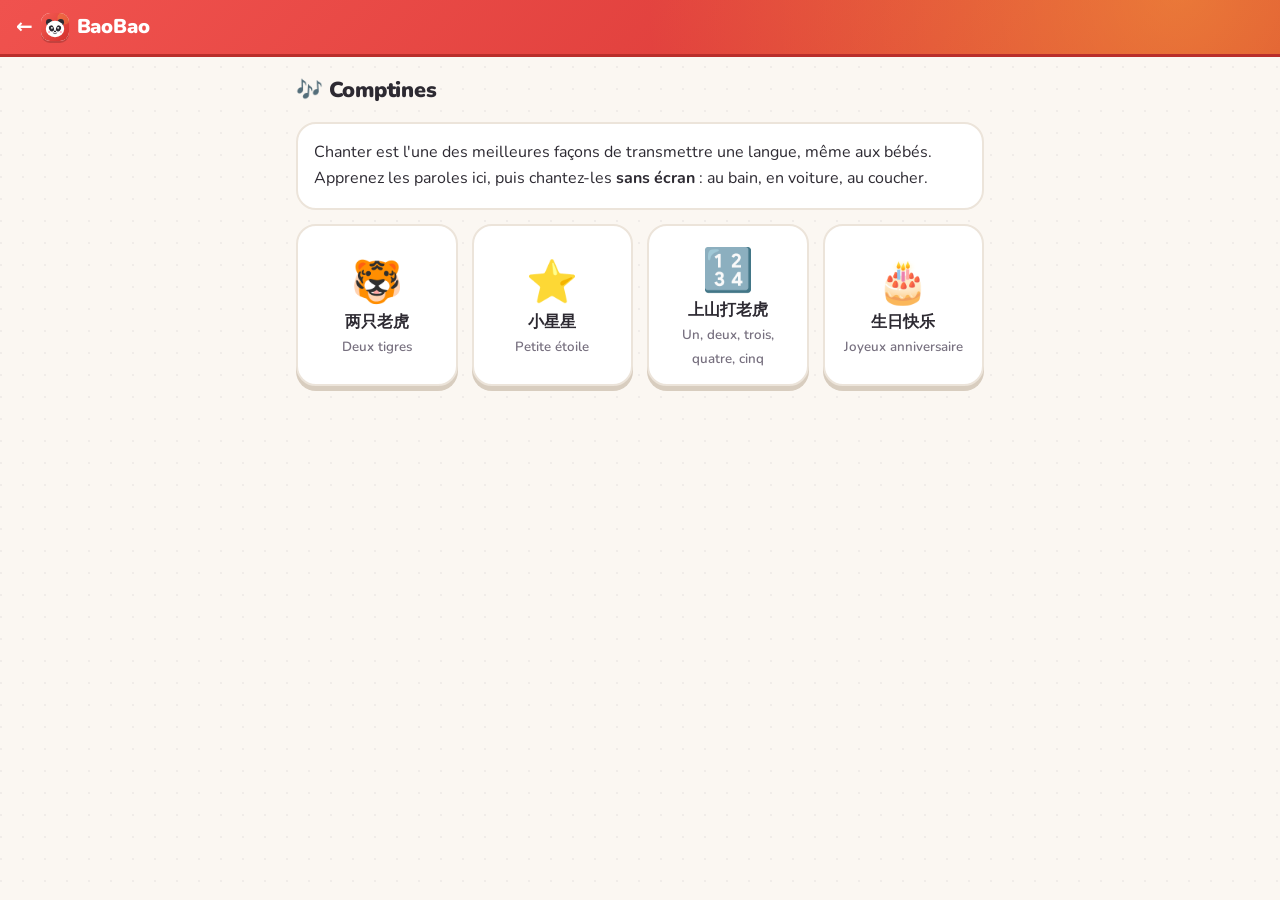
==== commit d588e5c4: "Nouveau nom et logo : BaoBao 宝宝 · Le chinois en famille - Logo : Bao le panda sur fond rouge, icônes" ====
--- a/pages/comptines.html
+++ b/pages/comptines.html
@@ -3,18 +3,20 @@
 <head>
   <meta charset="utf-8">
   <meta name="viewport" content="width=device-width, initial-scale=1">
-  <title>Comptines · Mandarin en famille</title>
+  <title>Comptines · BaoBao</title>
   <link rel="preconnect" href="https://fonts.googleapis.com">
   <link rel="preconnect" href="https://fonts.gstatic.com" crossorigin>
   <link rel="stylesheet" href="https://fonts.googleapis.com/css2?family=Nunito:wght@400;600;700;800;900&family=Noto+Sans+SC:wght@400;500&display=swap">
-  <meta name="theme-color" content="#d7263d">
+  <meta name="theme-color" content="#e8423f">
   <link rel="manifest" href="../manifest.json">
   <link rel="icon" href="../assets/icons/icon.svg" type="image/svg+xml">
+  <link rel="apple-touch-icon" href="../assets/icons/apple-touch-icon.png">
+  <meta name="apple-mobile-web-app-title" content="BaoBao">
   <link rel="stylesheet" href="../css/style.css">
 </head>
 <body>
   <header>
-    <h1><a href="../index.html">← 学中文</a></h1>
+    <h1><a href="../index.html" class="marque">← <img src="../assets/icons/icon.svg" alt="" width="28" height="28"> BaoBao</a></h1>
     <span class="profil-actif"></span>
   </header>
 
--- a/css/style.css
+++ b/css/style.css
@@ -31,6 +31,17 @@
   --bord: #ece4da;
   --bord-fonce: #d8cdbf;
 
+  --piste: #ece6df;          /* fond des barres de progression */
+  --champ: #faf8f5;          /* fond des champs de saisie */
+  --verrou: #e3ded7;
+  --verrou-fonce: #c9c2b8;
+  --bandeau-ok: #d7ffb8;
+  --bandeau-ok-bord: #b8f28b;
+  --bandeau-ok-texte: #3a7d0a;
+  --bandeau-ko: #ffdfe0;
+  --bandeau-ko-bord: #ffc1c1;
+  --bandeau-ko-texte: #c62828;
+
   /* anciens noms gardés pour compatibilité */
   --ok: var(--jade);
 
@@ -100,6 +111,8 @@
 header h1 { margin: 0; font-size: 1.25rem; display: flex; align-items: center; gap: 6px; }
 header a { color: #fff; text-decoration: none; }
 .sous-titre { font-weight: 700; font-size: 0.85rem; opacity: 0.85; }
+.marque { display: inline-flex; align-items: center; gap: 8px; font-weight: 900; letter-spacing: -0.01em; }
+.marque img { border-radius: 9px; box-shadow: 0 2px 0 rgba(0, 0, 0, 0.18); background: #fff; }
 .profil-actif { font-weight: 800; font-size: 0.95rem; }
 .bouton-entete {
   background: rgba(255, 255, 255, 0.2);
@@ -152,7 +165,7 @@
 }
 .bouton:hover { filter: brightness(1.05); }
 .bouton:active:not(:disabled) { transform: translateY(4px); box-shadow: 0 1px 0 var(--jade-fonce); }
-.bouton:disabled { background: #e5e0da; color: #a59d94; box-shadow: 0 5px 0 #cfc7bd; cursor: default; }
+.bouton:disabled { background: var(--verrou); color: #a59d94; box-shadow: 0 5px 0 var(--verrou-fonce); cursor: default; }
 .bouton.secondaire {
   background: var(--carte);
   color: var(--ciel-fonce);
@@ -210,7 +223,8 @@
   border-radius: var(--rayon-petit);
   font: inherit;
   font-weight: 700;
-  background: #faf8f5;
+  background: var(--champ);
+  color: var(--texte);
 }
 .ajout input:focus { outline: none; border-color: var(--ciel); background: #fff; }
 .formulaire { margin-top: 18px; display: grid; gap: 14px; }
@@ -239,6 +253,7 @@
 .reglages select {
   font: inherit;
   font-weight: 700;
+  color: var(--texte);
   padding: 11px 12px;
   border: 2px solid var(--bord);
   border-radius: var(--rayon-petit);
@@ -246,7 +261,7 @@
 }
 
 /* ---------- Barres de progression ---------- */
-.barre { height: 14px; background: #ece6df; border-radius: 999px; overflow: hidden; }
+.barre { height: 14px; background: var(--piste); border-radius: 999px; overflow: hidden; }
 .barre > span {
   position: relative;
   display: block;
@@ -310,7 +325,7 @@
 .anneau { position: relative; width: 92px; height: 92px; flex: 0 0 auto; }
 .anneau svg { width: 100%; height: 100%; transform: rotate(-90deg); }
 .anneau circle { fill: none; stroke-width: 10; stroke-linecap: round; }
-.anneau .fond-anneau { stroke: #ece6df; }
+.anneau .fond-anneau { stroke: var(--piste); }
 .anneau .plein { stroke: var(--orange); transition: stroke-dashoffset 0.8s cubic-bezier(.2, .8, .3, 1); }
 .anneau.complet .plein { stroke: var(--jade); }
 .anneau-centre { position: absolute; inset: 0; display: grid; place-items: center; text-align: center; font-weight: 900; line-height: 1.1; }
@@ -464,7 +479,7 @@
 }
 .noeud:active .rond { transform: translateY(6px); box-shadow: 0 2px 0 color-mix(in srgb, var(--couleur) 70%, #000); }
 .noeud.fait .rond { background: var(--or); color: #8a5a00; box-shadow: 0 8px 0 var(--or-fonce); }
-.noeud.verrou .rond { background: #e3ded7; color: #a39b91; font-size: 1.5rem; box-shadow: 0 8px 0 #c9c2b8; }
+.noeud.verrou .rond { background: var(--verrou); color: #a39b91; font-size: 1.5rem; box-shadow: 0 8px 0 var(--verrou-fonce); }
 .noeud.verrou .rond::after { display: none; }
 .noeud.actuel .rond { outline: 7px solid color-mix(in srgb, var(--couleur) 25%, transparent); outline-offset: 3px; animation: pulse 1.6s infinite; }
 .noeud.revision-unite .rond { border-radius: 24px; width: 82px; }
@@ -520,8 +535,8 @@
   display: grid;
   place-items: center;
   font-size: 2.1rem;
-  background: #e9e4dd;
-  box-shadow: 0 5px 0 #d2cac0;
+  background: var(--verrou);
+  box-shadow: 0 5px 0 var(--verrou-fonce);
   filter: grayscale(1);
   opacity: 0.55;
   transform: rotate(-4deg);
@@ -773,8 +788,8 @@
   animation: monte 0.25s cubic-bezier(.2, 1.2, .4, 1);
 }
 @keyframes monte { from { transform: translateY(100%); } }
-.bandeau.ok { background: #d7ffb8; border-color: #b8f28b; color: #3a7d0a; }
-.bandeau.ko { background: #ffdfe0; border-color: #ffc1c1; color: #c62828; }
+.bandeau.ok { background: var(--bandeau-ok); border-color: var(--bandeau-ok-bord); color: var(--bandeau-ok-texte); }
+.bandeau.ko { background: var(--bandeau-ko); border-color: var(--bandeau-ko-bord); color: var(--bandeau-ko-texte); }
 .bandeau-contenu { max-width: 720px; margin: 0 auto; display: flex; align-items: center; gap: 14px; flex-wrap: wrap; }
 .b-mascotte { width: 58px; height: 60px; flex: 0 0 auto; }
 .bandeau.neutre .b-mascotte { display: none; }
@@ -946,6 +961,136 @@
 :root[data-theme="enfant"] .noeud .rond { width: 86px; height: 80px; font-size: 2.2rem; }
 :root[data-theme="enfant"] .tuile .grand { font-size: 3.2rem; }
 
+
+/* ---------- Mode sombre (profils adultes) ---------- */
+:root[data-sombre="oui"][data-theme="adulte"] { color-scheme: dark; }
+:root[data-sombre="oui"][data-theme="adulte"] {
+  --fond: #16141b; --carte: #221f2a; --texte: #f2eef6; --doux: #a8a0b3;
+  --bord: #34303f; --bord-fonce: #2a2633; --piste: #34303f; --champ: #1b1921;
+  --verrou: #3a3545; --verrou-fonce: #2a2633;
+  --rouge-clair: #3d2224; --or-clair: #3a3020; --jade-clair: #1d3528; --ciel-clair: #1c2f3d; --violet-clair: #2a2440;
+  --bandeau-ok: #1f3a17; --bandeau-ok-bord: #2f5a22; --bandeau-ok-texte: #9be37a;
+  --bandeau-ko: #3d1f22; --bandeau-ko-bord: #5c2b30; --bandeau-ko-texte: #ff9c9c;
+}
+@media (prefers-color-scheme: dark) {
+  :root[data-sombre="auto"][data-theme="adulte"] { color-scheme: dark;
+    --fond: #16141b; --carte: #221f2a; --texte: #f2eef6; --doux: #a8a0b3;
+    --bord: #34303f; --bord-fonce: #2a2633; --piste: #34303f; --champ: #1b1921;
+    --verrou: #3a3545; --verrou-fonce: #2a2633;
+    --rouge-clair: #3d2224; --or-clair: #3a3020; --jade-clair: #1d3528; --ciel-clair: #1c2f3d; --violet-clair: #2a2440;
+    --bandeau-ok: #1f3a17; --bandeau-ok-bord: #2f5a22; --bandeau-ok-texte: #9be37a;
+    --bandeau-ko: #3d1f22; --bandeau-ko-bord: #5c2b30; --bandeau-ko-texte: #ff9c9c;
+  }
+}
+/* Quelques dégradés clairs à adoucir en sombre */
+:root[data-theme="adulte"][data-sombre="oui"] :is(.phrase-jour, .tuile-vedette, .niveau-carte, .revision, .bebe-intro) { background: var(--carte); }
+@media (prefers-color-scheme: dark) {
+  :root[data-theme="adulte"][data-sombre="auto"] :is(.phrase-jour, .tuile-vedette, .niveau-carte, .revision, .bebe-intro) { background: var(--carte); }
+}
+
+/* ---------- Accessibilité : focus clavier visible ---------- */
+:focus-visible { outline: 3px solid var(--ciel); outline-offset: 3px; border-radius: 8px; }
+
+/* ---------- Premier lancement ---------- */
+#ecran-bienvenue { text-align: center; padding-top: 10px; }
+.bienvenue-mascotte { width: 150px; height: 156px; margin: 0 auto 8px; }
+.diapo { min-height: 190px; animation: apparait 0.3s ease-out; }
+.diapo p { font-size: 1.1rem; line-height: 1.6; }
+.liste-etapes { list-style: none; padding: 0; text-align: left; display: grid; gap: 10px; }
+.liste-etapes li { display: flex; gap: 12px; align-items: center; background: var(--carte); border: 2px solid var(--bord); border-radius: var(--rayon-petit); padding: 10px 14px; font-weight: 700; }
+.liste-etapes span { font-size: 1.8rem; }
+.points { display: flex; justify-content: center; gap: 8px; margin: 14px 0 18px; }
+.points i { width: 10px; height: 10px; border-radius: 50%; background: var(--piste); transition: width 0.2s; }
+.points i.actif { width: 26px; border-radius: 99px; background: var(--jade); }
+
+.alerte { border-color: #ffc48a; background: var(--or-clair); }
+
+/* ---------- Parcours : étapes et test de passage ---------- */
+.titre-etape {
+  margin: 34px 0 6px;
+  text-align: center;
+  font-size: 1rem;
+  text-transform: uppercase;
+  letter-spacing: 0.08em;
+  color: var(--doux);
+  display: flex;
+  align-items: center;
+  gap: 10px;
+}
+.titre-etape::before, .titre-etape::after { content: ""; flex: 1; height: 2px; background: var(--bord); }
+#parcours > .titre-etape:first-child { margin-top: 10px; }
+.bouton-test {
+  position: relative;
+  z-index: 1;
+  display: inline-block;
+  margin-top: 10px;
+  padding: 6px 12px;
+  border-radius: 999px;
+  background: rgba(255, 255, 255, 0.22);
+  border: 2px solid rgba(255, 255, 255, 0.45);
+  color: #fff;
+  font-weight: 800;
+  font-size: 0.85rem;
+  text-decoration: none;
+}
+
+/* ---------- Histoires ---------- */
+.page-histoire {
+  background: var(--carte);
+  border: 2px solid var(--bord);
+  border-radius: 28px;
+  padding: 22px 16px;
+  margin-top: 14px;
+  text-align: center;
+  box-shadow: 0 6px 0 var(--bord-fonce);
+  min-height: 300px;
+  display: flex;
+  flex-direction: column;
+  justify-content: center;
+}
+.ph-emoji { font-size: 5rem; line-height: 1.2; }
+.ph-hanzi { font-family: var(--police-hanzi); font-size: 2.2rem; line-height: 1.9; }
+.ph-fr { font-size: 1.15rem; font-weight: 800; color: var(--doux); }
+.centre { justify-content: center; margin: 6px 0; }
+.choix-colonne { grid-template-columns: 1fr; }
+
+/* ---------- Lexique ---------- */
+.recherche { margin: 10px 0; }
+.recherche input { flex: 1 1 100%; }
+.filtres { display: flex; gap: 8px; margin-bottom: 12px; flex-wrap: wrap; }
+.filtre {
+  font: inherit;
+  font-weight: 800;
+  padding: 7px 14px;
+  border-radius: 999px;
+  border: 2px solid var(--bord);
+  background: var(--carte);
+  color: var(--doux);
+  cursor: pointer;
+}
+.filtre.actif { border-color: var(--ciel); background: var(--ciel-clair); color: var(--ciel-fonce); }
+.lexique { list-style: none; padding: 0; margin: 0; display: grid; gap: 8px; }
+.lexique li {
+  display: flex;
+  align-items: center;
+  gap: 10px;
+  background: var(--carte);
+  border: 2px solid var(--bord);
+  border-radius: var(--rayon-petit);
+  padding: 6px 12px;
+}
+.lexique li.vide { justify-content: center; color: var(--doux); padding: 18px; font-weight: 700; }
+.lx-mot { flex: 1; display: grid; grid-template-columns: 40px auto; column-gap: 8px; align-items: center; background: none; border: none; font: inherit; color: inherit; text-align: left; cursor: pointer; padding: 0; }
+.lx-emoji { grid-row: span 2; font-size: 1.8rem; text-align: center; }
+.lx-hanzi { font-size: 1.5rem; line-height: 1.7; }
+.lx-fr { color: var(--doux); font-size: 0.85rem; font-weight: 700; }
+.jauge { display: flex; gap: 3px; }
+.jauge i { width: 7px; height: 18px; border-radius: 3px; background: var(--piste); }
+.jauge i.plein { background: var(--jade); }
+.jauge i.plein:nth-child(-n+2) { background: var(--orange); }
+
+.bilan-mots { justify-content: flex-start; }
+
 @media (prefers-reduced-motion: reduce) {
   *, *::before, *::after { animation: none !important; transition: none !important; }
 }
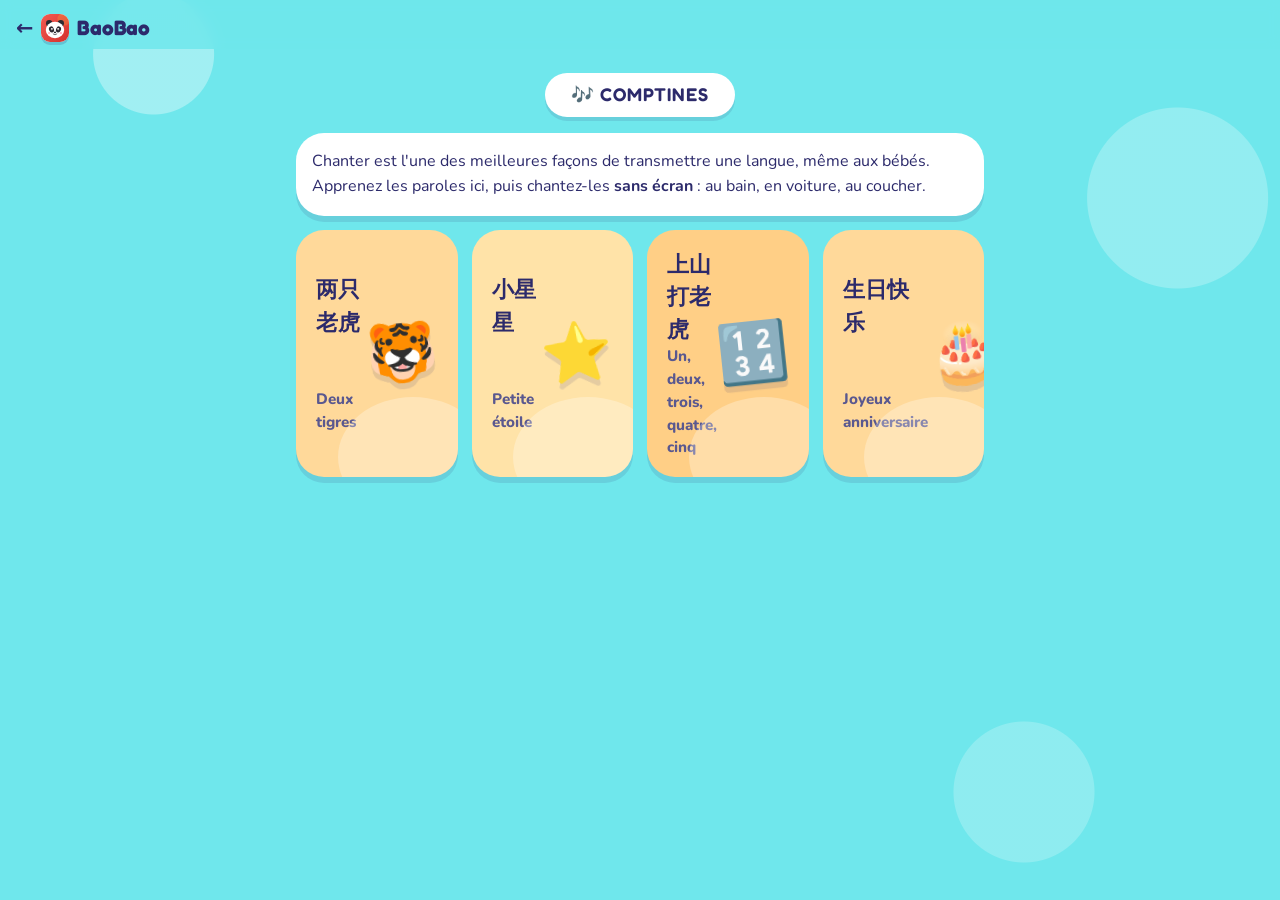
==== commit 86cf17ea: "Design immersif façon illustration flat (thème « Soleil ») - Fond turquoise, cartes pêche et orange " ====
--- a/pages/comptines.html
+++ b/pages/comptines.html
@@ -6,8 +6,8 @@
   <title>Comptines · BaoBao</title>
   <link rel="preconnect" href="https://fonts.googleapis.com">
   <link rel="preconnect" href="https://fonts.gstatic.com" crossorigin>
-  <link rel="stylesheet" href="https://fonts.googleapis.com/css2?family=Nunito:wght@400;600;700;800;900&family=Noto+Sans+SC:wght@400;500&display=swap">
-  <meta name="theme-color" content="#e8423f">
+  <link rel="stylesheet" href="https://fonts.googleapis.com/css2?family=Fredoka:wght@500;600;700&family=Nunito:wght@400;600;700;800;900&family=Noto+Sans+SC:wght@400;500&display=swap">
+  <meta name="theme-color" content="#5fe0e6">
   <link rel="manifest" href="../manifest.json">
   <link rel="icon" href="../assets/icons/icon.svg" type="image/svg+xml">
   <link rel="apple-touch-icon" href="../assets/icons/apple-touch-icon.png">
--- a/css/style.css
+++ b/css/style.css
@@ -1091,6 +1091,333 @@
 
 .bilan-mots { justify-content: flex-start; }
 
+/* =========================================================
+   Thème « Soleil » : illustration flat et immersive
+   Fond turquoise, cartes pêche, orange solaire, bleu marine, corail.
+   Titres dans des pastilles blanches, grosse police ronde (Fredoka).
+   ========================================================= */
+:root, :root[data-theme="enfant"], :root[data-theme="bebe"] {
+  --turquoise: #6fe7ec;
+  --turquoise-fonce: #3cc9d0;
+  --turquoise-pale: #d6fbfc;
+  --menthe: #bff5e2;
+  --peche: #ffd99a;
+  --peche-clair: #ffe9c4;
+  --orange: #ffa90a;
+  --orange-fonce: #e58a00;
+  --marine: #2c2a6b;
+  --marine-doux: #5a588f;
+  --corail: #f4615a;
+  --corail-fonce: #d1453f;
+
+  --fond: var(--turquoise);
+  --carte: #ffffff;
+  --texte: var(--marine);
+  --doux: var(--marine-doux);
+  --bord: #ffffff;
+  --bord-fonce: rgba(44, 42, 107, 0.16);
+  --piste: #e6fbfb;
+  --champ: #ffffff;
+  --verrou: #e9f6f6;
+  --verrou-fonce: #b9dcdd;
+  --or: var(--orange);
+  --or-fonce: var(--orange-fonce);
+  --or-clair: var(--peche-clair);
+  --jade: #22c08a;
+  --jade-fonce: #129368;
+  --jade-clair: #d9fbe9;
+  --rouge: var(--corail);
+  --rouge-fonce: var(--corail-fonce);
+  --bandeau-ok: #d9fbe9;
+  --bandeau-ok-bord: #8fe8c2;
+  --bandeau-ok-texte: #128a5f;
+  --bandeau-ko: #ffe1de;
+  --bandeau-ko-bord: #ffb3ad;
+  --bandeau-ko-texte: #c63b35;
+  --police-titre: "Fredoka", "Nunito", system-ui, sans-serif;
+  --rayon: 28px;
+  --rayon-petit: 20px;
+}
+:root[data-theme="enfant"], :root[data-theme="bebe"] { --rayon: 32px; }
+
+body, :root[data-theme="enfant"] body, :root[data-theme="bebe"] body {
+  background-color: var(--fond);
+  background-image:
+    radial-gradient(circle at 12% 6%, rgba(255, 255, 255, 0.35) 0 60px, transparent 61px),
+    radial-gradient(circle at 92% 22%, rgba(255, 255, 255, 0.25) 0 90px, transparent 91px),
+    radial-gradient(circle at 80% 88%, rgba(255, 255, 255, 0.22) 0 70px, transparent 71px);
+  background-size: auto;
+  background-attachment: fixed;
+  color: var(--texte);
+}
+h1, h2, h3, .consigne, .bouton, .onglet, .tuile strong, .quete-texte, .infobulle, .niveau-infos h3, .toast strong, .d-fr, .fin h2 {
+  font-family: var(--police-titre);
+  font-weight: 600;
+  letter-spacing: 0.01em;
+}
+
+/* Titres de section : pastille blanche centrée, comme « MY GOALS » */
+main h2 {
+  display: table;
+  margin: 30px auto 14px;
+  padding: 8px 26px;
+  background: #fff;
+  border-radius: 999px;
+  font-size: 1.15rem;
+  text-transform: uppercase;
+  letter-spacing: 0.05em;
+  color: var(--marine);
+  box-shadow: 0 4px 0 rgba(44, 42, 107, 0.12);
+}
+main section > h2:first-child { margin-top: 4px; }
+
+/* En-tête turquoise, logo et stats en pastilles blanches */
+header {
+  background: transparent;
+  background-image: none;
+  box-shadow: none;
+  color: var(--marine);
+  padding: 12px 16px 6px;
+  position: sticky;
+  backdrop-filter: blur(6px);
+  background-color: color-mix(in srgb, var(--turquoise) 85%, transparent);
+}
+header a, .marque { color: var(--marine); }
+header h1 { font-size: 1.3rem; }
+.marque img { box-shadow: 0 3px 0 rgba(44, 42, 107, 0.18); }
+.sous-titre { color: var(--marine-doux); opacity: 1; }
+.pastille { background: #fff; color: var(--marine); box-shadow: 0 3px 0 rgba(44, 42, 107, 0.12); padding: 5px 11px; }
+.profil-actif, .bouton-entete { color: var(--marine); }
+.bouton-entete { background: #fff; border: none; box-shadow: 0 3px 0 rgba(44, 42, 107, 0.12); }
+
+/* Cartes : blanches ou pêche, sans bordure, ombre douce et franche */
+.carte, .tuile, .decouverte, .page-histoire, .flashcard, .image-imagier, .album, .classement li, .lexique li, .ligne-comptine, .carte-phrase, .note-unite, .liste-etapes li {
+  border: none;
+  box-shadow: 0 6px 0 rgba(44, 42, 107, 0.12);
+}
+.carte { background: var(--peche); }
+.carte.reglages, .carte.alerte, .carte.intro, .carte.conseil, .carte-phrase { background: #fff; }
+
+/* Tuiles d'activité : rangées horizontales illustrées (« Drink Water ») */
+.grille { grid-template-columns: 1fr; gap: 14px; }
+.tuile {
+  display: grid;
+  grid-template-columns: 1fr auto;
+  grid-template-areas: "titre image" "texte image";
+  align-items: center;
+  text-align: left;
+  padding: 18px 20px;
+  min-height: 104px;
+  background: var(--peche);
+  overflow: hidden;
+  position: relative;
+}
+.tuile br { display: none; }
+.tuile .grand {
+  grid-area: image;
+  font-size: 3.6rem;
+  line-height: 1;
+  filter: drop-shadow(0 6px 0 rgba(44, 42, 107, 0.12));
+  transform: rotate(-6deg);
+}
+.tuile strong { grid-area: titre; font-size: 1.35rem; color: var(--marine); }
+.tuile small { grid-area: texte; color: var(--marine-doux); font-weight: 800; font-size: 0.95rem; }
+.tuile::after {
+  content: "";
+  position: absolute;
+  right: -30px;
+  bottom: -40px;
+  width: 150px;
+  height: 120px;
+  border-radius: 50%;
+  background: rgba(255, 255, 255, 0.28);
+  pointer-events: none;
+}
+.tuile:nth-child(3n+2) { background: #ffe3a8; }
+.tuile:nth-child(3n) { background: #ffcf86; }
+.tuile-vedette { background: var(--orange) !important; }
+.tuile-vedette strong { color: #fff; }
+.tuile-vedette small { color: var(--marine); text-shadow: none; }
+.tuile.active { background: var(--turquoise-pale); box-shadow: 0 6px 0 var(--turquoise-fonce); }
+.tuile.verrouille { filter: grayscale(0.6); }
+/* Les choix de profils et de thèmes restent en grille de cartes */
+#profils, #themes, #routines, #comptines, #histoires { grid-template-columns: repeat(auto-fill, minmax(150px, 1fr)); }
+
+/* Boutons : orange solaire, corail pour l'action principale des leçons */
+.bouton { background: var(--orange); box-shadow: 0 6px 0 var(--orange-fonce); color: #fff; border-radius: 999px; text-transform: none; font-size: 1.15rem; letter-spacing: 0.02em; }
+.bouton:active:not(:disabled) { box-shadow: 0 2px 0 var(--orange-fonce); }
+.bouton.secondaire { background: #fff; color: var(--marine); border: none; box-shadow: 0 5px 0 rgba(44, 42, 107, 0.14); }
+.bouton-son { background: var(--corail); box-shadow: 0 5px 0 var(--corail-fonce); border-radius: 50%; }
+.bouton-son.lent { background: var(--orange); box-shadow: 0 5px 0 var(--orange-fonce); }
+.bouton-rond { background: var(--orange); box-shadow: 0 6px 0 var(--orange-fonce); }
+
+/* Pastilles segmentées (Year / Month / Today) : filtres et onglets */
+.filtres { justify-content: center; background: transparent; }
+.filtre { background: #fff; border: none; color: var(--marine); box-shadow: 0 3px 0 rgba(44, 42, 107, 0.12); font-family: var(--police-titre); font-weight: 600; font-size: 1rem; }
+.filtre.actif { background: var(--corail); color: #fff; box-shadow: 0 3px 0 var(--corail-fonce); }
+
+.onglets {
+  left: 12px;
+  right: 12px;
+  bottom: calc(10px + env(safe-area-inset-bottom));
+  border: none;
+  border-radius: 999px;
+  padding: 6px;
+  box-shadow: 0 6px 0 rgba(44, 42, 107, 0.15), 0 10px 30px rgba(44, 42, 107, 0.12);
+}
+.onglet { border-radius: 999px; color: var(--marine); font-size: 0.78rem; }
+.onglet.actif { background: var(--corail); border-color: transparent; color: #fff; }
+.onglet span { filter: none; opacity: 1; font-size: 1.4rem; }
+
+/* Barres : épaisses, corail, comme « Total Tasks » */
+.barre { height: 18px; background: #fff; box-shadow: inset 0 0 0 2px rgba(44, 42, 107, 0.06); }
+.barre > span { background: var(--corail); }
+.lecon-haut .barre > span { background: var(--orange); }
+.quete.faite .barre > span { background: var(--jade); }
+
+/* Accueil : héros avec Bao en grand et bulle blanche */
+.salut { align-items: flex-end; }
+#onglet-apprendre > .salut, #ecran-profils > .salut {
+  position: relative;
+  background: var(--orange);
+  border-radius: var(--rayon);
+  padding: 16px 16px 0;
+  min-height: 170px;
+  overflow: hidden;
+  box-shadow: 0 6px 0 var(--orange-fonce);
+}
+#onglet-apprendre > .salut::before, #ecran-profils > .salut::before {
+  /* rayons de soleil derrière Bao */
+  content: "";
+  position: absolute;
+  left: -40px;
+  bottom: -90px;
+  width: 260px;
+  height: 260px;
+  border-radius: 50%;
+  background: repeating-conic-gradient(rgba(255, 255, 255, 0.22) 0 12deg, transparent 12deg 30deg);
+}
+#onglet-apprendre > .salut .avatar-mascotte, #ecran-profils > .salut .avatar-mascotte { width: 140px; height: 146px; position: relative; margin-bottom: -6px; }
+.salut .bulle { align-self: center; border: none; border-radius: 24px; font-family: var(--police-titre); font-weight: 600; font-size: 1.1rem; color: var(--marine); box-shadow: 0 4px 0 rgba(44, 42, 107, 0.12); }
+.bulle { border: none; box-shadow: 0 4px 0 rgba(44, 42, 107, 0.12); }
+.bulle::before { border: none; }
+
+/* Objectif du jour */
+.anneau .fond-anneau { stroke: #fff; }
+.anneau .plein { stroke: var(--corail); }
+.anneau-centre { color: var(--marine); }
+
+/* Quêtes : verres qui se remplissent (« 80 % ») */
+.quetes { grid-template-columns: repeat(3, 1fr); gap: 10px; }
+.quete { display: flex; flex-direction: column; align-items: stretch; border-radius: 22px; overflow: hidden; background: var(--turquoise-pale); box-shadow: 0 5px 0 rgba(44, 42, 107, 0.12); }
+.quete-titre { display: flex; flex-direction: column; align-items: center; gap: 2px; padding: 10px 6px 8px; text-align: center; min-height: 92px; }
+.quete-emoji { font-size: 1.5rem; }
+.quete-texte { font-size: 0.86rem; line-height: 1.2; color: var(--marine); }
+.quete-verre { position: relative; width: 100%; height: 76px; background: #fff; display: grid; place-items: center; overflow: hidden; }
+.quete-liquide {
+  position: absolute;
+  left: 0;
+  right: 0;
+  bottom: 0;
+  background: var(--orange);
+  transition: height 0.8s cubic-bezier(.2, .8, .3, 1);
+}
+.quete-liquide::before {
+  /* petite vague à la surface */
+  content: "";
+  position: absolute;
+  left: 0;
+  right: 0;
+  top: -6px;
+  height: 12px;
+  background: radial-gradient(circle at 10px -2px, transparent 8px, var(--orange) 9px) 0 0 / 20px 12px repeat-x;
+}
+.quete.faite .quete-liquide { background: var(--jade); }
+.quete.faite .quete-liquide::before { background-image: radial-gradient(circle at 10px -2px, transparent 8px, var(--jade) 9px); }
+.quete-compte { position: relative; font-family: var(--police-titre); font-size: 1.5rem; color: var(--marine); text-shadow: 0 2px 0 rgba(255, 255, 255, 0.8); }
+.quete.faite .quete-compte { color: #fff; text-shadow: 0 2px 0 rgba(18, 147, 104, 0.6); }
+.coffre { border: none; background: #fff; box-shadow: 0 5px 0 rgba(44, 42, 107, 0.12); }
+
+.revision { background: #fff; box-shadow: 0 6px 0 rgba(44, 42, 107, 0.12); border: none; }
+.phrase-jour { background: #fff; border: none; box-shadow: 0 6px 0 rgba(44, 42, 107, 0.12); }
+.phrase-jour .etiquette { color: var(--corail); }
+.niveau-carte { background: var(--peche); border: none; }
+.niveau-infos .hanzi-niveau { color: var(--corail); }
+.bebe-intro { background: #fff; border: none; }
+
+/* Parcours */
+.titre-etape {
+  display: table;
+  margin: 34px auto 8px;
+  padding: 8px 22px;
+  background: #fff;
+  border-radius: 999px;
+  color: var(--marine);
+  font-family: var(--police-titre);
+  box-shadow: 0 4px 0 rgba(44, 42, 107, 0.12);
+}
+.titre-etape::before, .titre-etape::after { display: none; }
+.unite-entete { box-shadow: 0 6px 0 rgba(44, 42, 107, 0.18); border-radius: var(--rayon); }
+.unite-entete h3 { font-family: var(--police-titre); font-size: 1.5rem; }
+.unite-entete::after { background: radial-gradient(circle at 60% 40%, rgba(255, 255, 255, 0.25) 0 50px, transparent 51px); }
+.noeud .rond { width: 82px; height: 76px; box-shadow: 0 8px 0 color-mix(in srgb, var(--couleur) 70%, #2c2a6b); border: 4px solid #fff; }
+.noeud.fait .rond { background: var(--orange); color: #fff; box-shadow: 0 8px 0 var(--orange-fonce); }
+.noeud.verrou .rond { background: #e9f6f6; color: #8fb9bb; box-shadow: 0 8px 0 #b9dcdd; }
+.noeud-titre { color: var(--marine); background: rgba(255, 255, 255, 0.7); padding: 1px 10px; border-radius: 99px; }
+.infobulle { border: none; color: var(--corail); box-shadow: 0 4px 0 rgba(44, 42, 107, 0.12); }
+.note-unite { background: #fff; }
+.note-unite summary { color: var(--marine); }
+
+/* Leçons */
+.consigne { color: var(--marine); font-size: 1.45rem; }
+.etiquette { color: var(--corail); }
+.choix button, .paires button, .morceau {
+  border: none;
+  background: #fff;
+  color: var(--marine);
+  box-shadow: 0 6px 0 rgba(44, 42, 107, 0.14);
+  border-radius: 24px;
+}
+.choix button.choisi, .paires button.choisi { background: var(--turquoise-pale); box-shadow: 0 6px 0 var(--turquoise-fonce); }
+.choix button.bon, .paires button.bon { background: var(--jade-clair); box-shadow: 0 6px 0 var(--jade); }
+.choix button.faux, .paires button.faux { background: #ffe1de; box-shadow: 0 6px 0 var(--corail); }
+.decouverte { background: var(--peche); }
+.d-hanzi, .q-hanzi { color: var(--marine); }
+.bandeau { border: none; border-radius: 28px 28px 0 0; box-shadow: 0 -6px 20px rgba(44, 42, 107, 0.12); }
+.bandeau.ok #continuer { background: var(--jade); box-shadow: 0 6px 0 var(--jade-fonce); }
+.bandeau.ko #continuer { background: var(--corail); box-shadow: 0 6px 0 var(--corail-fonce); }
+.fermer { color: var(--marine); }
+.tuile-fin small { font-family: var(--police-titre); }
+.tuile-fin { background: #fff; }
+
+/* Badges et autocollants */
+.badge.obtenu .badge-medaille { background: var(--orange); box-shadow: 0 5px 0 var(--orange-fonce); }
+.badge-medaille { border-radius: 24px; }
+.album { background: var(--peche); }
+
+/* Divers */
+.petit { color: var(--marine-doux); }
+.toast { border: none; box-shadow: 0 6px 0 var(--orange), 0 10px 30px rgba(44, 42, 107, 0.2); }
+.lexique li { background: #fff; }
+.jauge i.plein { background: var(--jade); }
+.jauge i { background: var(--turquoise-pale); }
+.coffre .bouton { background: var(--corail); box-shadow: 0 5px 0 var(--corail-fonce); color: #fff; }
+.page-histoire, .flashcard, .image-imagier { background: var(--peche); }
+.ligne-comptine.en-cours { background: var(--peche); box-shadow: 0 4px 0 var(--orange); }
+.choix-mode label { border: none; background: #fff; box-shadow: 0 4px 0 rgba(44, 42, 107, 0.12); }
+.choix-mode label:has(input:checked) { background: var(--turquoise-pale); box-shadow: 0 4px 0 var(--turquoise-fonce); }
+.ajout input { border: none; box-shadow: inset 0 0 0 2px rgba(44, 42, 107, 0.1); }
+
+/* Mode sombre : nuit étoilée, mêmes couleurs vives */
+:root[data-sombre="oui"][data-theme="adulte"] { --fond: #1d1b4a; --carte: #2a2766; --texte: #f3f1ff; --doux: #b9b6e6; --marine: #f3f1ff; --marine-doux: #b9b6e6; --peche: #3a3680; --peche-clair: #3a3680; --turquoise-pale: #2f2c72; --piste: #3a3680; }
+@media (prefers-color-scheme: dark) {
+  :root[data-sombre="auto"][data-theme="adulte"] { --fond: #1d1b4a; --carte: #2a2766; --texte: #f3f1ff; --doux: #b9b6e6; --marine: #f3f1ff; --marine-doux: #b9b6e6; --peche: #3a3680; --peche-clair: #3a3680; --turquoise-pale: #2f2c72; --piste: #3a3680; }
+}
+:root[data-sombre="oui"][data-theme="adulte"] :is(.pastille, .bouton-entete, main h2, .titre-etape, .filtre:not(.actif), .bouton.secondaire, .choix button, .paires button, .morceau, .salut .bulle, .bulle, .infobulle, .quete-verre, .onglets) { background: var(--carte); }
+@media (prefers-color-scheme: dark) {
+  :root[data-sombre="auto"][data-theme="adulte"] :is(.pastille, .bouton-entete, main h2, .titre-etape, .filtre:not(.actif), .bouton.secondaire, .choix button, .paires button, .morceau, .salut .bulle, .bulle, .infobulle, .quete-verre, .onglets) { background: var(--carte); }
+}
+
 @media (prefers-reduced-motion: reduce) {
   *, *::before, *::after { animation: none !important; transition: none !important; }
 }
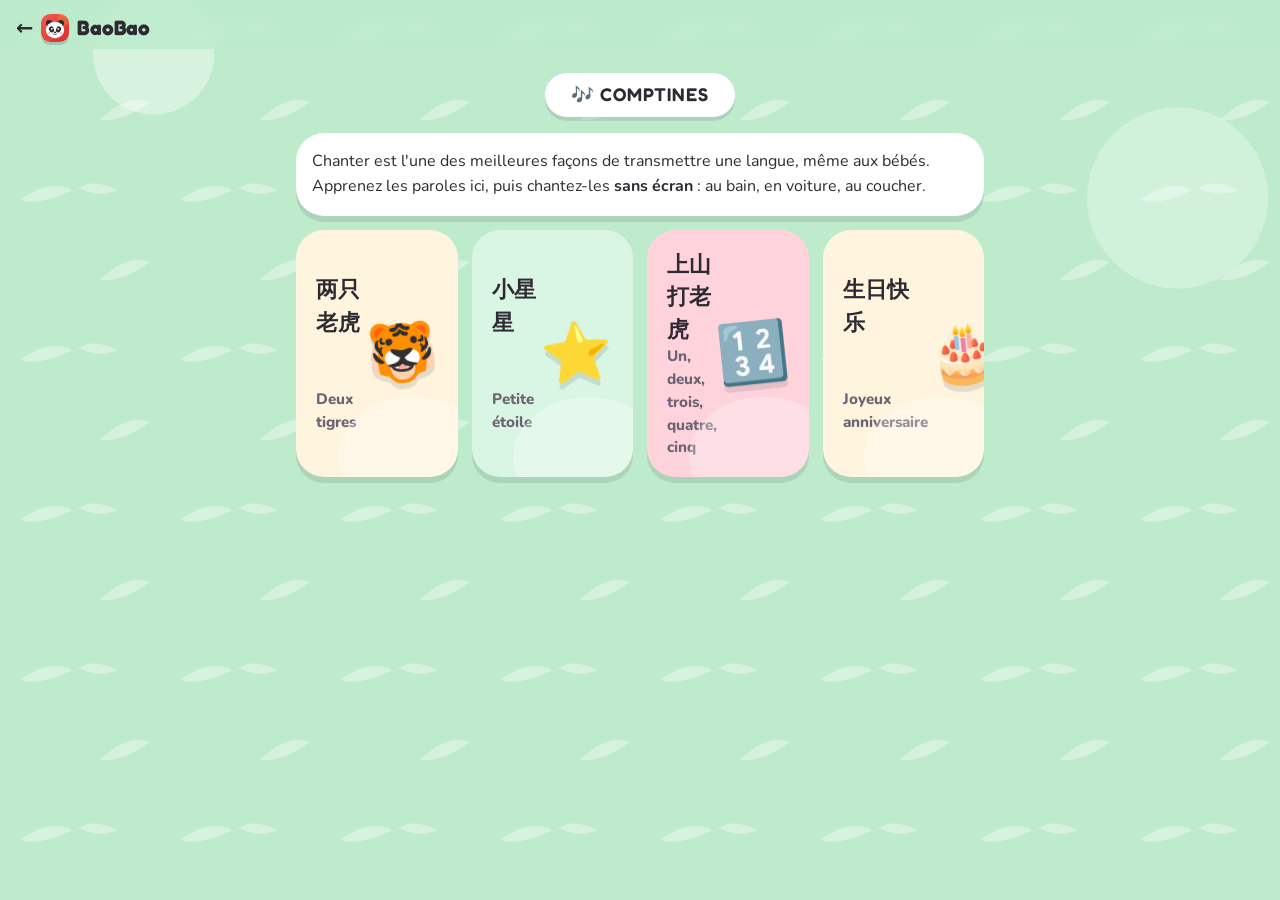
==== commit 581de4c0: "Thème « Forêt de bambous » aux couleurs de Bao - Fond menthe avec feuilles de bambou, cartes crème, " ====
--- a/pages/comptines.html
+++ b/pages/comptines.html
@@ -7,7 +7,7 @@
   <link rel="preconnect" href="https://fonts.googleapis.com">
   <link rel="preconnect" href="https://fonts.gstatic.com" crossorigin>
   <link rel="stylesheet" href="https://fonts.googleapis.com/css2?family=Fredoka:wght@500;600;700&family=Nunito:wght@400;600;700;800;900&family=Noto+Sans+SC:wght@400;500&display=swap">
-  <meta name="theme-color" content="#5fe0e6">
+  <meta name="theme-color" content="#bdebcc">
   <link rel="manifest" href="../manifest.json">
   <link rel="icon" href="../assets/icons/icon.svg" type="image/svg+xml">
   <link rel="apple-touch-icon" href="../assets/icons/apple-touch-icon.png">
--- a/css/style.css
+++ b/css/style.css
@@ -1092,30 +1092,34 @@
 .bilan-mots { justify-content: flex-start; }
 
 /* =========================================================
-   Thème « Soleil » : illustration flat et immersive
-   Fond turquoise, cartes pêche, orange solaire, bleu marine, corail.
-   Titres dans des pastilles blanches, grosse police ronde (Fredoka).
+   Thème « Forêt de bambous » : l'univers de Bao, flat et immersif
+   Vert menthe et bambou, cartes crème, noir panda, rouge de l'écharpe,
+   rose des joues. Titres dans des pastilles blanches, police ronde Fredoka.
+   (Les noms de variables --turquoise, --peche, --orange… datent du premier
+   essai de ce style : ils désignent maintenant le fond, les cartes et le vert.)
    ========================================================= */
 :root, :root[data-theme="enfant"], :root[data-theme="bebe"] {
-  --turquoise: #6fe7ec;
-  --turquoise-fonce: #3cc9d0;
-  --turquoise-pale: #d6fbfc;
-  --menthe: #bff5e2;
-  --peche: #ffd99a;
-  --peche-clair: #ffe9c4;
-  --orange: #ffa90a;
-  --orange-fonce: #e58a00;
-  --marine: #2c2a6b;
-  --marine-doux: #5a588f;
-  --corail: #f4615a;
-  --corail-fonce: #d1453f;
+  --turquoise: #bdebcc;        /* fond : menthe de la forêt */
+  --turquoise-fonce: #7fd3a1;
+  --turquoise-pale: #eafaef;
+  --menthe: #d9f5e3;
+  --peche: #fff4de;            /* cartes : crème */
+  --peche-clair: #fffaf0;
+  --orange: #3fb871;           /* vert bambou : boutons, progression */
+  --orange-fonce: #2a9157;
+  --marine: #2d2a32;           /* noir panda */
+  --marine-doux: #6b6573;
+  --corail: #f25c54;           /* rouge de l'écharpe de Bao */
+  --corail-fonce: #cf423b;
+  --rose: #ffd3dc;             /* rose des joues */
+  --soleil: #ffc83d;
 
   --fond: var(--turquoise);
   --carte: #ffffff;
   --texte: var(--marine);
   --doux: var(--marine-doux);
   --bord: #ffffff;
-  --bord-fonce: rgba(44, 42, 107, 0.16);
+  --bord-fonce: rgba(45, 42, 50, 0.16);
   --piste: #e6fbfb;
   --champ: #ffffff;
   --verrou: #e9f6f6;
@@ -1143,10 +1147,10 @@
 body, :root[data-theme="enfant"] body, :root[data-theme="bebe"] body {
   background-color: var(--fond);
   background-image:
-    radial-gradient(circle at 12% 6%, rgba(255, 255, 255, 0.35) 0 60px, transparent 61px),
-    radial-gradient(circle at 92% 22%, rgba(255, 255, 255, 0.25) 0 90px, transparent 91px),
-    radial-gradient(circle at 80% 88%, rgba(255, 255, 255, 0.22) 0 70px, transparent 71px);
-  background-size: auto;
+    url("data:image/svg+xml,%3Csvg xmlns='http://www.w3.org/2000/svg' width='160' height='160' viewBox='0 0 160 160'%3E%3Cg fill='%23ffffff' opacity='.35'%3E%3Cpath d='M20 40 q30 -22 52 -10 q-30 16 -52 10z'/%3E%3Cpath d='M100 120 q26 -26 50 -18 q-26 20 -50 18z'/%3E%3Cpath d='M118 30 q-24 -12 -40 -2 q22 10 40 2z'/%3E%3C/g%3E%3C/svg%3E"),
+    radial-gradient(circle at 12% 6%, rgba(255, 255, 255, 0.4) 0 60px, transparent 61px),
+    radial-gradient(circle at 92% 22%, rgba(255, 255, 255, 0.3) 0 90px, transparent 91px);
+  background-size: 160px 160px, auto, auto;
   background-attachment: fixed;
   color: var(--texte);
 }
@@ -1167,7 +1171,7 @@
   text-transform: uppercase;
   letter-spacing: 0.05em;
   color: var(--marine);
-  box-shadow: 0 4px 0 rgba(44, 42, 107, 0.12);
+  box-shadow: 0 4px 0 rgba(45, 42, 50, 0.12);
 }
 main section > h2:first-child { margin-top: 4px; }
 
@@ -1184,16 +1188,16 @@
 }
 header a, .marque { color: var(--marine); }
 header h1 { font-size: 1.3rem; }
-.marque img { box-shadow: 0 3px 0 rgba(44, 42, 107, 0.18); }
+.marque img { box-shadow: 0 3px 0 rgba(45, 42, 50, 0.18); }
 .sous-titre { color: var(--marine-doux); opacity: 1; }
-.pastille { background: #fff; color: var(--marine); box-shadow: 0 3px 0 rgba(44, 42, 107, 0.12); padding: 5px 11px; }
+.pastille { background: #fff; color: var(--marine); box-shadow: 0 3px 0 rgba(45, 42, 50, 0.12); padding: 5px 11px; }
 .profil-actif, .bouton-entete { color: var(--marine); }
-.bouton-entete { background: #fff; border: none; box-shadow: 0 3px 0 rgba(44, 42, 107, 0.12); }
+.bouton-entete { background: #fff; border: none; box-shadow: 0 3px 0 rgba(45, 42, 50, 0.12); }
 
 /* Cartes : blanches ou pêche, sans bordure, ombre douce et franche */
 .carte, .tuile, .decouverte, .page-histoire, .flashcard, .image-imagier, .album, .classement li, .lexique li, .ligne-comptine, .carte-phrase, .note-unite, .liste-etapes li {
   border: none;
-  box-shadow: 0 6px 0 rgba(44, 42, 107, 0.12);
+  box-shadow: 0 6px 0 rgba(45, 42, 50, 0.12);
 }
 .carte { background: var(--peche); }
 .carte.reglages, .carte.alerte, .carte.intro, .carte.conseil, .carte-phrase { background: #fff; }
@@ -1217,7 +1221,7 @@
   grid-area: image;
   font-size: 3.6rem;
   line-height: 1;
-  filter: drop-shadow(0 6px 0 rgba(44, 42, 107, 0.12));
+  filter: drop-shadow(0 6px 0 rgba(45, 42, 50, 0.12));
   transform: rotate(-6deg);
 }
 .tuile strong { grid-area: titre; font-size: 1.35rem; color: var(--marine); }
@@ -1233,8 +1237,8 @@
   background: rgba(255, 255, 255, 0.28);
   pointer-events: none;
 }
-.tuile:nth-child(3n+2) { background: #ffe3a8; }
-.tuile:nth-child(3n) { background: #ffcf86; }
+.tuile:nth-child(3n+2) { background: var(--menthe); }
+.tuile:nth-child(3n) { background: var(--rose); }
 .tuile-vedette { background: var(--orange) !important; }
 .tuile-vedette strong { color: #fff; }
 .tuile-vedette small { color: var(--marine); text-shadow: none; }
@@ -1246,14 +1250,14 @@
 /* Boutons : orange solaire, corail pour l'action principale des leçons */
 .bouton { background: var(--orange); box-shadow: 0 6px 0 var(--orange-fonce); color: #fff; border-radius: 999px; text-transform: none; font-size: 1.15rem; letter-spacing: 0.02em; }
 .bouton:active:not(:disabled) { box-shadow: 0 2px 0 var(--orange-fonce); }
-.bouton.secondaire { background: #fff; color: var(--marine); border: none; box-shadow: 0 5px 0 rgba(44, 42, 107, 0.14); }
+.bouton.secondaire { background: #fff; color: var(--marine); border: none; box-shadow: 0 5px 0 rgba(45, 42, 50, 0.14); }
 .bouton-son { background: var(--corail); box-shadow: 0 5px 0 var(--corail-fonce); border-radius: 50%; }
 .bouton-son.lent { background: var(--orange); box-shadow: 0 5px 0 var(--orange-fonce); }
 .bouton-rond { background: var(--orange); box-shadow: 0 6px 0 var(--orange-fonce); }
 
 /* Pastilles segmentées (Year / Month / Today) : filtres et onglets */
 .filtres { justify-content: center; background: transparent; }
-.filtre { background: #fff; border: none; color: var(--marine); box-shadow: 0 3px 0 rgba(44, 42, 107, 0.12); font-family: var(--police-titre); font-weight: 600; font-size: 1rem; }
+.filtre { background: #fff; border: none; color: var(--marine); box-shadow: 0 3px 0 rgba(45, 42, 50, 0.12); font-family: var(--police-titre); font-weight: 600; font-size: 1rem; }
 .filtre.actif { background: var(--corail); color: #fff; box-shadow: 0 3px 0 var(--corail-fonce); }
 
 .onglets {
@@ -1263,14 +1267,14 @@
   border: none;
   border-radius: 999px;
   padding: 6px;
-  box-shadow: 0 6px 0 rgba(44, 42, 107, 0.15), 0 10px 30px rgba(44, 42, 107, 0.12);
+  box-shadow: 0 6px 0 rgba(45, 42, 50, 0.15), 0 10px 30px rgba(45, 42, 50, 0.12);
 }
 .onglet { border-radius: 999px; color: var(--marine); font-size: 0.78rem; }
 .onglet.actif { background: var(--corail); border-color: transparent; color: #fff; }
 .onglet span { filter: none; opacity: 1; font-size: 1.4rem; }
 
 /* Barres : épaisses, corail, comme « Total Tasks » */
-.barre { height: 18px; background: #fff; box-shadow: inset 0 0 0 2px rgba(44, 42, 107, 0.06); }
+.barre { height: 18px; background: #fff; box-shadow: inset 0 0 0 2px rgba(45, 42, 50, 0.06); }
 .barre > span { background: var(--corail); }
 .lecon-haut .barre > span { background: var(--orange); }
 .quete.faite .barre > span { background: var(--jade); }
@@ -1287,19 +1291,17 @@
   box-shadow: 0 6px 0 var(--orange-fonce);
 }
 #onglet-apprendre > .salut::before, #ecran-profils > .salut::before {
-  /* rayons de soleil derrière Bao */
+  /* soleil doux et bambous derrière Bao */
   content: "";
   position: absolute;
-  left: -40px;
-  bottom: -90px;
-  width: 260px;
-  height: 260px;
-  border-radius: 50%;
-  background: repeating-conic-gradient(rgba(255, 255, 255, 0.22) 0 12deg, transparent 12deg 30deg);
+  inset: 0;
+  background:
+    url("data:image/svg+xml,%3Csvg xmlns='http://www.w3.org/2000/svg' viewBox='0 0 140 200'%3E%3Cg fill='%23ffffff' opacity='.3'%3E%3Crect x='72' y='0' width='13' height='200' rx='6'/%3E%3Crect x='69' y='62' width='19' height='5' rx='2.5'/%3E%3Crect x='69' y='134' width='19' height='5' rx='2.5'/%3E%3Crect x='104' y='24' width='11' height='176' rx='5'/%3E%3Crect x='101' y='96' width='17' height='5' rx='2.5'/%3E%3Cpath d='M85 60 q24 -16 38 -7 q-22 12 -38 7z'/%3E%3Cpath d='M72 132 q-26 -12 -38 0 q24 9 38 0z'/%3E%3Cpath d='M115 94 q16 -18 28 -13 q-16 15 -28 13z'/%3E%3C/g%3E%3C/svg%3E") right -10px bottom 0 / auto 100% no-repeat,
+    radial-gradient(circle at 18% 30%, rgba(255, 200, 61, 0.55) 0 54px, rgba(255, 200, 61, 0.18) 55px 84px, transparent 85px);
 }
 #onglet-apprendre > .salut .avatar-mascotte, #ecran-profils > .salut .avatar-mascotte { width: 140px; height: 146px; position: relative; margin-bottom: -6px; }
-.salut .bulle { align-self: center; border: none; border-radius: 24px; font-family: var(--police-titre); font-weight: 600; font-size: 1.1rem; color: var(--marine); box-shadow: 0 4px 0 rgba(44, 42, 107, 0.12); }
-.bulle { border: none; box-shadow: 0 4px 0 rgba(44, 42, 107, 0.12); }
+.salut .bulle { align-self: center; border: none; border-radius: 24px; font-family: var(--police-titre); font-weight: 600; font-size: 1.1rem; color: var(--marine); box-shadow: 0 4px 0 rgba(45, 42, 50, 0.12); }
+.bulle { border: none; box-shadow: 0 4px 0 rgba(45, 42, 50, 0.12); }
 .bulle::before { border: none; }
 
 /* Objectif du jour */
@@ -1309,7 +1311,7 @@
 
 /* Quêtes : verres qui se remplissent (« 80 % ») */
 .quetes { grid-template-columns: repeat(3, 1fr); gap: 10px; }
-.quete { display: flex; flex-direction: column; align-items: stretch; border-radius: 22px; overflow: hidden; background: var(--turquoise-pale); box-shadow: 0 5px 0 rgba(44, 42, 107, 0.12); }
+.quete { display: flex; flex-direction: column; align-items: stretch; border-radius: 22px; overflow: hidden; background: var(--turquoise-pale); box-shadow: 0 5px 0 rgba(45, 42, 50, 0.12); }
 .quete-titre { display: flex; flex-direction: column; align-items: center; gap: 2px; padding: 10px 6px 8px; text-align: center; min-height: 92px; }
 .quete-emoji { font-size: 1.5rem; }
 .quete-texte { font-size: 0.86rem; line-height: 1.2; color: var(--marine); }
@@ -1332,16 +1334,19 @@
   height: 12px;
   background: radial-gradient(circle at 10px -2px, transparent 8px, var(--orange) 9px) 0 0 / 20px 12px repeat-x;
 }
-.quete.faite .quete-liquide { background: var(--jade); }
-.quete.faite .quete-liquide::before { background-image: radial-gradient(circle at 10px -2px, transparent 8px, var(--jade) 9px); }
+.quete.faite .quete-liquide { background: var(--soleil); }
+.quete.faite .quete-liquide::before { background-image: radial-gradient(circle at 10px -2px, transparent 8px, var(--soleil) 9px); }
 .quete-compte { position: relative; font-family: var(--police-titre); font-size: 1.5rem; color: var(--marine); text-shadow: 0 2px 0 rgba(255, 255, 255, 0.8); }
-.quete.faite .quete-compte { color: #fff; text-shadow: 0 2px 0 rgba(18, 147, 104, 0.6); }
-.coffre { border: none; background: #fff; box-shadow: 0 5px 0 rgba(44, 42, 107, 0.12); }
-
-.revision { background: #fff; box-shadow: 0 6px 0 rgba(44, 42, 107, 0.12); border: none; }
-.phrase-jour { background: #fff; border: none; box-shadow: 0 6px 0 rgba(44, 42, 107, 0.12); }
+.quete.faite .quete-compte { color: var(--marine); text-shadow: 0 2px 0 rgba(255, 255, 255, 0.7); }
+.coffre { border: none; background: #fff; box-shadow: 0 5px 0 rgba(45, 42, 50, 0.12); }
+
+.revision { background: #fff; box-shadow: 0 6px 0 rgba(45, 42, 50, 0.12); border: none; }
+.phrase-jour { background: #fff; border: none; box-shadow: 0 6px 0 rgba(45, 42, 50, 0.12); }
 .phrase-jour .etiquette { color: var(--corail); }
 .niveau-carte { background: var(--peche); border: none; }
+.niveau-medaille { background: radial-gradient(circle at 35% 30%, #fff3c4, var(--soleil)); }
+.anneau.complet .plein { stroke: var(--orange); }
+.lecon-haut .barre > span { background: var(--orange); }
 .niveau-infos .hanzi-niveau { color: var(--corail); }
 .bebe-intro { background: #fff; border: none; }
 
@@ -1354,17 +1359,17 @@
   border-radius: 999px;
   color: var(--marine);
   font-family: var(--police-titre);
-  box-shadow: 0 4px 0 rgba(44, 42, 107, 0.12);
+  box-shadow: 0 4px 0 rgba(45, 42, 50, 0.12);
 }
 .titre-etape::before, .titre-etape::after { display: none; }
-.unite-entete { box-shadow: 0 6px 0 rgba(44, 42, 107, 0.18); border-radius: var(--rayon); }
+.unite-entete { box-shadow: 0 6px 0 rgba(45, 42, 50, 0.18); border-radius: var(--rayon); }
 .unite-entete h3 { font-family: var(--police-titre); font-size: 1.5rem; }
 .unite-entete::after { background: radial-gradient(circle at 60% 40%, rgba(255, 255, 255, 0.25) 0 50px, transparent 51px); }
 .noeud .rond { width: 82px; height: 76px; box-shadow: 0 8px 0 color-mix(in srgb, var(--couleur) 70%, #2c2a6b); border: 4px solid #fff; }
-.noeud.fait .rond { background: var(--orange); color: #fff; box-shadow: 0 8px 0 var(--orange-fonce); }
+.noeud.fait .rond { background: var(--soleil); color: #7a5200; box-shadow: 0 8px 0 #d9a21a; }
 .noeud.verrou .rond { background: #e9f6f6; color: #8fb9bb; box-shadow: 0 8px 0 #b9dcdd; }
 .noeud-titre { color: var(--marine); background: rgba(255, 255, 255, 0.7); padding: 1px 10px; border-radius: 99px; }
-.infobulle { border: none; color: var(--corail); box-shadow: 0 4px 0 rgba(44, 42, 107, 0.12); }
+.infobulle { border: none; color: var(--corail); box-shadow: 0 4px 0 rgba(45, 42, 50, 0.12); }
 .note-unite { background: #fff; }
 .note-unite summary { color: var(--marine); }
 
@@ -1375,7 +1380,7 @@
   border: none;
   background: #fff;
   color: var(--marine);
-  box-shadow: 0 6px 0 rgba(44, 42, 107, 0.14);
+  box-shadow: 0 6px 0 rgba(45, 42, 50, 0.14);
   border-radius: 24px;
 }
 .choix button.choisi, .paires button.choisi { background: var(--turquoise-pale); box-shadow: 0 6px 0 var(--turquoise-fonce); }
@@ -1383,7 +1388,7 @@
 .choix button.faux, .paires button.faux { background: #ffe1de; box-shadow: 0 6px 0 var(--corail); }
 .decouverte { background: var(--peche); }
 .d-hanzi, .q-hanzi { color: var(--marine); }
-.bandeau { border: none; border-radius: 28px 28px 0 0; box-shadow: 0 -6px 20px rgba(44, 42, 107, 0.12); }
+.bandeau { border: none; border-radius: 28px 28px 0 0; box-shadow: 0 -6px 20px rgba(45, 42, 50, 0.12); }
 .bandeau.ok #continuer { background: var(--jade); box-shadow: 0 6px 0 var(--jade-fonce); }
 .bandeau.ko #continuer { background: var(--corail); box-shadow: 0 6px 0 var(--corail-fonce); }
 .fermer { color: var(--marine); }
@@ -1391,27 +1396,27 @@
 .tuile-fin { background: #fff; }
 
 /* Badges et autocollants */
-.badge.obtenu .badge-medaille { background: var(--orange); box-shadow: 0 5px 0 var(--orange-fonce); }
+.badge.obtenu .badge-medaille { background: var(--soleil); box-shadow: 0 5px 0 #d9a21a; }
 .badge-medaille { border-radius: 24px; }
 .album { background: var(--peche); }
 
 /* Divers */
 .petit { color: var(--marine-doux); }
-.toast { border: none; box-shadow: 0 6px 0 var(--orange), 0 10px 30px rgba(44, 42, 107, 0.2); }
+.toast { border: none; box-shadow: 0 6px 0 var(--soleil), 0 10px 30px rgba(45, 42, 50, 0.2); }
 .lexique li { background: #fff; }
 .jauge i.plein { background: var(--jade); }
 .jauge i { background: var(--turquoise-pale); }
 .coffre .bouton { background: var(--corail); box-shadow: 0 5px 0 var(--corail-fonce); color: #fff; }
 .page-histoire, .flashcard, .image-imagier { background: var(--peche); }
 .ligne-comptine.en-cours { background: var(--peche); box-shadow: 0 4px 0 var(--orange); }
-.choix-mode label { border: none; background: #fff; box-shadow: 0 4px 0 rgba(44, 42, 107, 0.12); }
+.choix-mode label { border: none; background: #fff; box-shadow: 0 4px 0 rgba(45, 42, 50, 0.12); }
 .choix-mode label:has(input:checked) { background: var(--turquoise-pale); box-shadow: 0 4px 0 var(--turquoise-fonce); }
-.ajout input { border: none; box-shadow: inset 0 0 0 2px rgba(44, 42, 107, 0.1); }
-
-/* Mode sombre : nuit étoilée, mêmes couleurs vives */
-:root[data-sombre="oui"][data-theme="adulte"] { --fond: #1d1b4a; --carte: #2a2766; --texte: #f3f1ff; --doux: #b9b6e6; --marine: #f3f1ff; --marine-doux: #b9b6e6; --peche: #3a3680; --peche-clair: #3a3680; --turquoise-pale: #2f2c72; --piste: #3a3680; }
+.ajout input { border: none; box-shadow: inset 0 0 0 2px rgba(45, 42, 50, 0.1); }
+
+/* Mode sombre : la forêt de bambous la nuit */
+:root[data-sombre="oui"][data-theme="adulte"] { --fond: #14281f; --carte: #1f3a2d; --texte: #f1f7f2; --doux: #a9c4b3; --marine: #f1f7f2; --marine-doux: #a9c4b3; --peche: #284a39; --peche-clair: #284a39; --turquoise-pale: #234334; --menthe: #234334; --rose: #4a2e36; --piste: #284a39; }
 @media (prefers-color-scheme: dark) {
-  :root[data-sombre="auto"][data-theme="adulte"] { --fond: #1d1b4a; --carte: #2a2766; --texte: #f3f1ff; --doux: #b9b6e6; --marine: #f3f1ff; --marine-doux: #b9b6e6; --peche: #3a3680; --peche-clair: #3a3680; --turquoise-pale: #2f2c72; --piste: #3a3680; }
+  :root[data-sombre="auto"][data-theme="adulte"] { --fond: #14281f; --carte: #1f3a2d; --texte: #f1f7f2; --doux: #a9c4b3; --marine: #f1f7f2; --marine-doux: #a9c4b3; --peche: #284a39; --peche-clair: #284a39; --turquoise-pale: #234334; --menthe: #234334; --rose: #4a2e36; --piste: #284a39; }
 }
 :root[data-sombre="oui"][data-theme="adulte"] :is(.pastille, .bouton-entete, main h2, .titre-etape, .filtre:not(.actif), .bouton.secondaire, .choix button, .paires button, .morceau, .salut .bulle, .bulle, .infobulle, .quete-verre, .onglets) { background: var(--carte); }
 @media (prefers-color-scheme: dark) {
